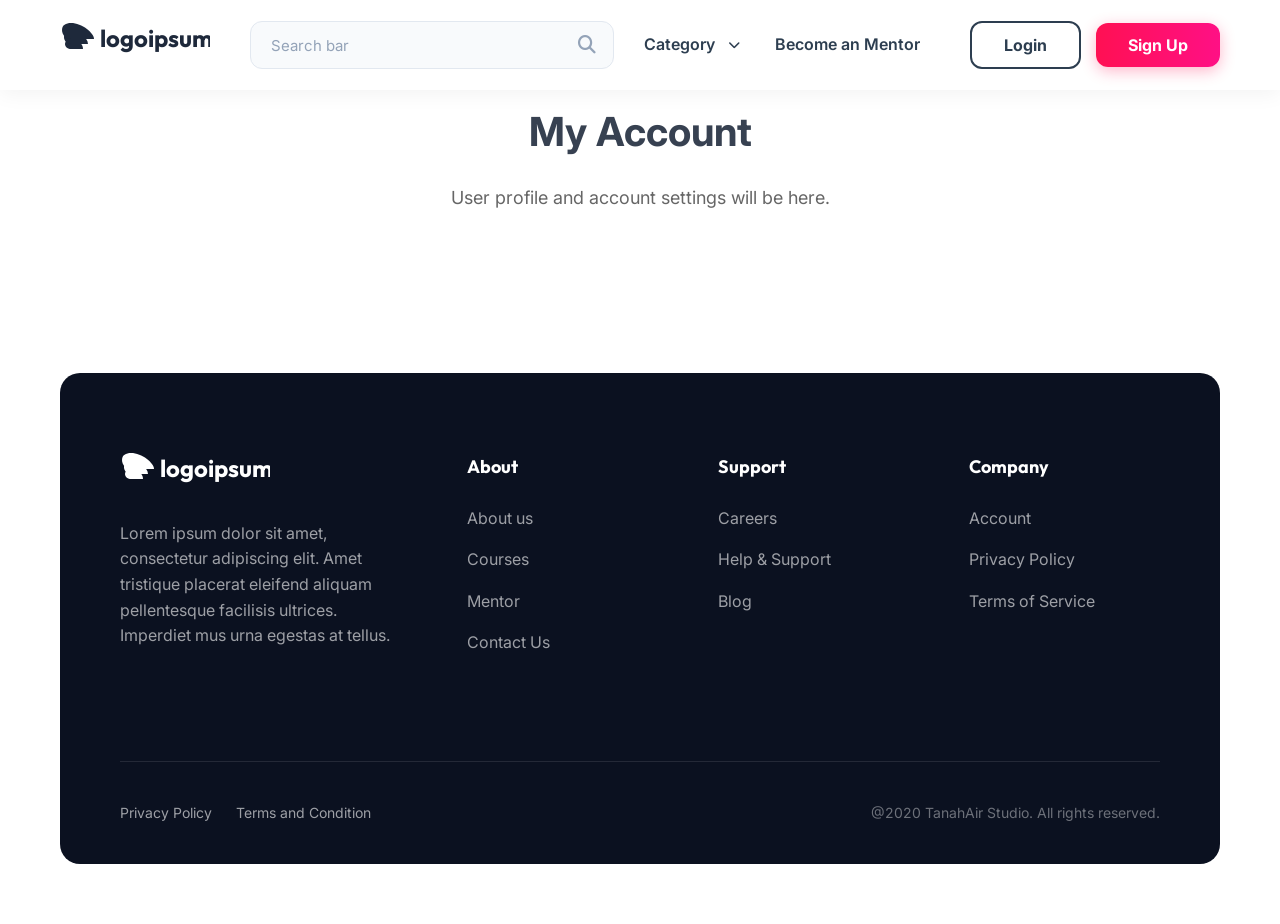
==== pages/account.html @ 67cdc393 "good website" ====
<!DOCTYPE html>
<html lang="en">
<head>
    <meta charset="UTF-8">
    <meta name="viewport" content="width=device-width, initial-scale=1.0">
    <title>Account - Logoispum</title>
    <!-- Font Awesome -->
    <link rel="stylesheet" href="https://cdnjs.cloudflare.com/ajax/libs/font-awesome/6.5.1/css/all.min.css">
    <!-- Google Fonts -->
    <link rel="preconnect" href="https://fonts.googleapis.com">
    <link rel="preconnect" href="https://fonts.gstatic.com" crossorigin>
    <link href="https://fonts.googleapis.com/css2?family=Inter:wght@400;500;600;700&family=Outfit:wght@400;500;600;700&display=swap" rel="stylesheet">
    <!-- Custom CSS -->
    <link rel="stylesheet" href="../css/main.css">
</head>
<body>
    <header class="header" id="header">
        <div class="container header__container">
            <div class="header__logo">
                <a href="../index.html" class="logo">
                   <svg width="150" height="40" viewBox="0 0 150 40" fill="none" xmlns="http://www.w3.org/2000/svg">
                        <path d="M11 26C8 26 5 24 5 21C5 18 8 16 11 16C17 16 23 20 23 26H11Z" fill="#1E293B"/>
                        <path d="M11 21C7 21 4 18 4 14C4 10 7 8 11 8C19 8 28 15 28 21H11Z" fill="#1E293B"/>
                        <path d="M11 16C6 16 2 12 2 7C2 2 6 0 11 0C22 0 34 10 34 16H11Z" fill="#1E293B"/>
                        <text x="40" y="24" font-family="Outfit" font-size="24" font-weight="700" fill="#1E293B">logoipsum</text>
                    </svg>
                </a>
            </div>

            <div class="header__search">
                <div class="search-bar">
                    <input type="text" placeholder="Search bar" class="search-bar__input">
                    <button class="search-bar__btn"><i class="fa-solid fa-magnifying-glass"></i></button>
                </div>
            </div>

            <nav class="header__nav" id="main-nav">
                <ul class="nav-list">
                    <li class="nav-list__item dropdown">
                        <a href="#" class="nav-list__link dropdown-toggle">Category <i class="fa-solid fa-chevron-down"></i></a>
                        <ul class="dropdown-menu">
                            <li><a href="courses.html">Courses</a></li>
                            <li><a href="detail-courses.html">Detail Courses</a></li>
                            <li><a href="blog.html">Blog</a></li>
                            <li><a href="account.html">Account</a></li>
                        </ul>
                    </li>
                    <li class="nav-list__item">
                        <a href="#" class="nav-list__link">Become an Mentor</a>
                    </li>
                </ul>
                <div class="header__mobile-auth">
                    <button class="btn btn--outline btn--full" id="login-btn-mobile">Login</button>
                    <button class="btn btn--primary btn--full" id="signup-btn-mobile">Sign Up</button>
                </div>
            </nav>

            <div class="header__auth">
                <button class="btn btn--outline" id="login-btn">Login</button>
                <button class="btn btn--primary" id="signup-btn">Sign Up</button>
            </div>

            <button class="header__toggle" id="menu-toggle" aria-label="Toggle Menu">
                <span class="hamburger"></span>
            </button>
        </div>
    </header>

    <main>
        <div class="container">
            <section style="padding: 10rem 0; text-align: center;">
                <h1 style="font-size: 4rem; margin-bottom: 2rem;">My Account</h1>
                <p style="font-size: 1.8rem; color: #666;">User profile and account settings will be here.</p>
            </section>
        </div>
    </main>

    <footer class="footer">
        <div class="container">
            <div class="footer__inner">
                <div class="footer__grid">
                    <div class="footer__brand">
                        <a href="../index.html" class="logo">
                           <svg width="150" height="40" viewBox="0 0 150 40" fill="none" xmlns="http://www.w3.org/2000/svg">
                                <path d="M11 26C8 26 5 24 5 21C5 18 8 16 11 16C17 16 23 20 23 26H11Z" fill="#FFFFFF"/>
                                <path d="M11 21C7 21 4 18 4 14C4 10 7 8 11 8C19 8 28 15 28 21H11Z" fill="#FFFFFF"/>
                                <path d="M11 16C6 16 2 12 2 7C2 2 6 0 11 0C22 0 34 10 34 16H11Z" fill="#FFFFFF"/>
                                <text x="40" y="24" font-family="Outfit" font-size="24" font-weight="700" fill="#FFFFFF">logoipsum</text>
                            </svg>
                        </a>
                        <p class="footer__desc">Lorem ipsum dolor sit amet, consectetur adipiscing elit. Amet tristique placerat eleifend aliquam pellentesque facilisis ultrices. Imperdiet mus urna egestas at tellus.</p>
                    </div>

                    <div class="footer__nav">
                        <h4 class="footer__title">About</h4>
                        <ul>
                            <li><a href="#">About us</a></li>
                            <li><a href="courses.html">Courses</a></li>
                            <li><a href="#">Mentor</a></li>
                            <li><a href="#">Contact Us</a></li>
                        </ul>
                    </div>

                    <div class="footer__nav">
                        <h4 class="footer__title">Support</h4>
                        <ul>
                            <li><a href="#">Careers</a></li>
                            <li><a href="#">Help & Support</a></li>
                            <li><a href="blog.html">Blog</a></li>
                        </ul>
                    </div>

                    <div class="footer__nav">
                        <h4 class="footer__title">Company</h4>
                        <ul>
                            <li><a href="account.html">Account</a></li>
                            <li><a href="#">Privacy Policy</a></li>
                            <li><a href="#">Terms of Service</a></li>
                        </ul>
                    </div>
                </div>

                <div class="footer__bottom">
                    <div class="footer__legal">
                        <a href="#">Privacy Policy</a>
                        <a href="#">Terms and Condition</a>
                    </div>
                    <div class="footer__copyright">
                        @2020 TanahAir Studio. All rights reserved.
                    </div>
                </div>
            </div>
        </div>
    </footer>

    <!-- Authentication Modal -->
    <div class="modal-overlay" id="auth-modal">
        <div class="modal">
            <button class="modal__close" id="modal-close"><i class="fa-solid fa-xmark"></i></button>
            <div class="modal__header">
                <button class="modal__tab active" data-tab="login">Login</button>
                <button class="modal__tab" data-tab="signup">Sign Up</button>
            </div>
            <div class="modal__content">
                <!-- Login Form -->
                <form class="modal__form active" id="login-form">
                    <div class="form-group">
                        <label for="login-email">Email Address</label>
                        <input type="email" id="login-email" placeholder="Enter your email" required>
                    </div>
                    <div class="form-group">
                        <label for="login-password">Password</label>
                        <input type="password" id="login-password" placeholder="Enter your password" required>
                    </div>
                    <div class="form-options">
                        <label class="checkbox-container">
                            <input type="checkbox"> Remember me
                            <span class="checkmark"></span>
                        </label>
                        <a href="#" class="forgot-link">Forgot Password?</a>
                    </div>
                    <button type="submit" class="btn btn--primary btn--full">Login to Account</button>
                </form>

                <!-- Sign Up Form -->
                <form class="modal__form" id="signup-form">
                    <div class="form-group">
                        <label for="signup-name">Full Name</label>
                        <input type="text" id="signup-name" placeholder="Enter your name" required>
                    </div>
                    <div class="form-group">
                        <label for="signup-email">Email Address</label>
                        <input type="email" id="signup-email" placeholder="Enter your email" required>
                    </div>
                    <div class="form-group">
                        <label for="signup-password">Password</label>
                        <input type="password" id="signup-password" placeholder="Create a password" required>
                    </div>
                    <button type="submit" class="btn btn--primary btn--full">Create Account</button>
                </form>
            </div>
            <div class="modal__footer">
                <p>Or continue with</p>
                <div class="social-auth">
                    <button class="social-btn"><i class="fa-brands fa-google"></i></button>
                    <button class="social-btn"><i class="fa-brands fa-apple"></i></button>
                    <button class="social-btn"><i class="fa-brands fa-facebook"></i></button>
                </div>
            </div>
        </div>
    </div>

    <!-- Main JS -->
    <script src="../js/main.js"></script>
</body>
</html>
---- css/main.css ----
*,
*::after,
*::before {
  margin: 0;
  padding: 0;
  box-sizing: inherit;
}

html {
  font-size: 62.5%;
  scroll-behavior: smooth;
}
@media only screen and (max-width: 1024px) {
  html {
    font-size: 56.25%;
  }
}
@media only screen and (max-width: 768px) {
  html {
    font-size: 50%;
  }
}

body {
  box-sizing: border-box;
  font-family: "Inter", sans-serif;
  font-weight: 400;
  line-height: 1.6;
  color: #374151;
  background-color: #FFFFFF;
  overflow-x: hidden;
}

a {
  text-decoration: none;
  color: inherit;
}

ul {
  list-style: none;
}

img {
  max-width: 100%;
  display: block;
}

button {
  cursor: pointer;
  border: none;
  background: none;
  font-family: inherit;
}

.container {
  max-width: 120rem;
  margin: 0 auto;
  padding: 0 2rem;
}

.row {
  display: flex;
  flex-wrap: wrap;
  margin: 0 -1.2rem;
}

.col {
  padding: 0 1.2rem;
  flex: 1;
}

.hero {
  position: relative;
  min-height: calc(100vh - 9rem);
  margin-top: 9rem;
  background: radial-gradient(circle at 10% 20%, rgba(255, 16, 83, 0.05) 0%, transparent 40%), radial-gradient(circle at 90% 80%, rgba(59, 130, 246, 0.05) 0%, transparent 40%), #FFFFFF;
  overflow: hidden;
  display: flex;
  justify-content: center;
  align-items: center;
}
.hero__container {
  display: grid;
  grid-template-columns: 1.2fr 1fr;
  align-items: center;
  gap: 8rem;
  z-index: 10;
}
@media only screen and (max-width: 1024px) {
  .hero__container {
    grid-template-columns: 1fr;
    text-align: center;
    gap: 6rem;
  }
}
.hero__content {
  max-width: 65rem;
}
@media only screen and (max-width: 1024px) {
  .hero__content {
    margin: 0 auto;
  }
}
.hero__title {
  font-family: "Outfit", sans-serif;
  font-size: 7.2rem;
  font-weight: 800;
  line-height: 1.1;
  color: #2D3E50;
  margin-bottom: 3rem;
  animation: slideInLeft 1s ease-out;
}
@media only screen and (max-width: 768px) {
  .hero__title {
    font-size: 4.8rem;
  }
}
.hero__title .text-gradient {
  background: linear-gradient(90deg, #FF1053 0%, #FF1085 100%);
  -webkit-background-clip: text;
  background-clip: text;
  -webkit-text-fill-color: transparent;
}
.hero__subtitle {
  font-size: 2rem;
  color: #4B5563;
  margin-bottom: 4.5rem;
  line-height: 1.8;
  animation: slideInLeft 1s ease-out 0.2s backwards;
}
@media only screen and (max-width: 768px) {
  .hero__subtitle {
    font-size: 1.8rem;
  }
}
.hero__actions {
  display: flex;
  gap: 2rem;
  animation: slideInLeft 1s ease-out 0.4s backwards;
}
@media only screen and (max-width: 1024px) {
  .hero__actions {
    justify-content: center;
  }
}
@media only screen and (max-width: 576px) {
  .hero__actions {
    flex-direction: column;
  }
}
.hero__visual {
  position: relative;
  height: 50rem;
  display: flex;
  justify-content: center;
  align-items: center;
}
@media only screen and (max-width: 1024px) {
  .hero__visual {
    height: 35rem;
  }
}
.hero__ornament {
  position: absolute;
  border-radius: 50%;
  filter: blur(80px);
  z-index: 1;
  opacity: 0.5;
}
.hero__ornament--1 {
  width: 40rem;
  height: 40rem;
  background: rgba(255, 16, 83, 0.15);
  top: -10rem;
  right: -10rem;
  animation: pulse-slow 8s infinite alternate;
}
.hero__ornament--2 {
  width: 30rem;
  height: 30rem;
  background: rgba(59, 130, 246, 0.1);
  bottom: -5rem;
  left: -5rem;
  animation: pulse-slow 10s infinite alternate-reverse;
}
.hero__ornament--3 {
  width: 20rem;
  height: 20rem;
  background: rgba(255, 16, 83, 0.1);
  top: 40%;
  left: 10%;
  filter: blur(100px);
}

.glass-card {
  position: absolute;
  background: rgba(255, 255, 255, 0.7);
  backdrop-filter: blur(15px);
  border: 1px solid rgba(255, 255, 255, 0.4);
  border-radius: 2.4rem;
  padding: 2.4rem;
  display: flex;
  align-items: center;
  gap: 2rem;
  box-shadow: 0 20px 40px rgba(0, 0, 0, 0.05);
  z-index: 15;
  transition: transform 0.3s ease;
}
.glass-card:hover {
  transform: translateY(-1rem) scale(1.05) !important;
  background: rgba(255, 255, 255, 0.9);
}
.glass-card__icon {
  width: 5.6rem;
  height: 5.6rem;
  border-radius: 1.6rem;
  background: linear-gradient(90deg, #FF1053 0%, #FF1085 100%);
  color: white;
  display: flex;
  justify-content: center;
  align-items: center;
  font-size: 2.4rem;
}
.glass-card__info h4 {
  font-size: 1.8rem;
  font-weight: 700;
  color: #2D3E50;
  margin-bottom: 0.4rem;
}
.glass-card__info p {
  font-size: 1.4rem;
  color: #6B7280;
}
.glass-card--1 {
  top: 10%;
  left: 10%;
}
.glass-card--2 {
  top: 40%;
  right: 5%;
}
.glass-card--3 {
  bottom: 15%;
  left: 20%;
}
@media only screen and (max-width: 1024px) {
  .glass-card--1 {
    top: 0;
    left: 5%;
  }
  .glass-card--2 {
    top: 30%;
    right: 0;
  }
  .glass-card--3 {
    bottom: 0;
    left: 15%;
  }
}

@keyframes slideInLeft {
  from {
    opacity: 0;
    transform: translateX(-5rem);
  }
  to {
    opacity: 1;
    transform: translateX(0);
  }
}
@keyframes pulse-slow {
  0% {
    transform: scale(1) translate(0, 0);
  }
  100% {
    transform: scale(1.1) translate(2rem, 2rem);
  }
}
.floating {
  animation: floating 4s ease-in-out infinite;
}

.floating-delayed {
  animation: floating 5s ease-in-out infinite 0.5s;
}

@keyframes floating {
  0% {
    transform: translateY(0);
  }
  50% {
    transform: translateY(-2rem);
  }
  100% {
    transform: translateY(0);
  }
}
.header {
  height: 9rem;
  background-color: #FFFFFF;
  position: fixed;
  top: 0;
  left: 0;
  width: 100%;
  z-index: 1000;
  transition: all 0.4s cubic-bezier(0.4, 0, 0.2, 1);
  display: flex;
  align-items: center;
  box-shadow: 0 4px 20px rgba(0, 0, 0, 0.05);
}
.header--transparent:not(.scrolled) {
  background: transparent !important;
  box-shadow: none !important;
  border-bottom: 1px solid rgba(255, 255, 255, 0.15);
}
.header--transparent:not(.scrolled) .nav-list__link {
  color: #fff !important;
}
.header--transparent:not(.scrolled) .nav-list__link:hover {
  color: #FF1053 !important;
}
.header--transparent:not(.scrolled) .header__logo .logo-text {
  color: #fff !important;
}
.header--transparent:not(.scrolled) .btn--outline {
  border-color: rgba(255, 255, 255, 0.4) !important;
  color: #fff !important;
}
.header--transparent:not(.scrolled) .btn--outline:hover {
  background: rgba(255, 255, 255, 0.1) !important;
  border-color: #fff !important;
}
.header--transparent:not(.scrolled) .dropdown-toggle i {
  color: rgba(255, 255, 255, 0.7) !important;
}
.header--transparent:not(.scrolled) .search-bar {
  background: rgba(255, 255, 255, 0.12) !important;
  border: 1px solid rgba(255, 255, 255, 0.2) !important;
  backdrop-filter: blur(0.5rem);
  border-radius: 1.2rem;
  transition: all 0.3s ease;
}
.header--transparent:not(.scrolled) .search-bar:hover {
  background: rgba(255, 255, 255, 0.18) !important;
  border-color: rgba(255, 255, 255, 0.3) !important;
}
.header--transparent:not(.scrolled) .search-bar__input {
  background: transparent !important;
  color: #fff !important;
  border: none !important;
}
.header--transparent:not(.scrolled) .search-bar__input::placeholder {
  color: rgba(255, 255, 255, 0.7) !important;
  font-weight: 500;
}
.header--transparent:not(.scrolled) .search-bar__input:focus {
  box-shadow: none !important;
}
.header--transparent:not(.scrolled) .search-bar__btn {
  color: rgba(255, 255, 255, 0.7) !important;
}
.header--transparent:not(.scrolled) .search-bar__btn:hover {
  color: #fff !important;
}
.header.scrolled {
  background: rgba(255, 255, 255, 0.95);
  backdrop-filter: blur(1rem);
  height: 7rem;
  box-shadow: 0 4px 25px rgba(0, 0, 0, 0.1);
}
.header__container {
  width: 100%;
  max-width: 120rem;
  margin: 0 auto;
  padding: 0 2rem;
  display: flex;
  align-items: center;
  gap: 3rem;
}
.header__logo {
  flex-shrink: 0;
  margin-right: 1rem;
}
.header__search {
  flex-grow: 1;
  max-width: 45rem;
}
@media only screen and (max-width: 768px) {
  .header__search {
    display: none;
  }
}
.header__nav {
  margin-left: auto;
  display: flex;
  align-items: center;
  transition: visibility all 0.3s cubic-bezier(0.4, 0, 0.2, 1), opacity all 0.3s cubic-bezier(0.4, 0, 0.2, 1);
}
@media only screen and (max-width: 768px) {
  .header__nav {
    position: fixed;
    top: 0;
    right: 0;
    width: 100%;
    height: 100vh;
    background-color: #FFFFFF;
    padding: 10rem 4rem;
    flex-direction: column;
    align-items: flex-start;
    z-index: 999;
    visibility: hidden;
    opacity: 0;
    transform: translateX(100%);
    transition: all 0.5s cubic-bezier(0.77, 0, 0.175, 1);
  }
  .header__nav.active {
    visibility: visible;
    opacity: 1;
    transform: translateX(0);
  }
  .header__nav.active .nav-list__item {
    opacity: 1;
    transform: translateY(0);
  }
  .header__nav.active .header__mobile-auth {
    opacity: 1;
    transform: translateY(0);
  }
}
.header__mobile-auth {
  display: none;
  width: 100%;
  margin-top: auto;
  padding-top: 4rem;
  gap: 2rem;
  flex-direction: column;
  opacity: 0;
  transform: translateY(2rem);
  transition: all 0.5s cubic-bezier(0.34, 1.56, 0.64, 1) 0.6s;
}
@media only screen and (max-width: 768px) {
  .header__mobile-auth {
    display: flex;
  }
}
.header__auth {
  display: flex;
  align-items: center;
  gap: 1.5rem;
  margin-left: 2rem;
}
@media only screen and (max-width: 768px) {
  .header__auth {
    display: none;
  }
}
.header__toggle {
  display: none;
  z-index: 1001;
  cursor: pointer;
  padding: 1rem;
  background: transparent;
  border: none;
}
@media only screen and (max-width: 768px) {
  .header__toggle {
    display: flex;
    align-items: center;
    justify-content: center;
    margin-left: auto;
  }
}
.header__toggle .hamburger {
  display: block;
  width: 2.4rem;
  height: 2px;
  background-color: #2D3E50;
  position: relative;
  transition: background-color all 0.2s ease-in-out;
}
.header__toggle .hamburger::before, .header__toggle .hamburger::after {
  content: "";
  position: absolute;
  left: 0;
  width: 100%;
  height: 100%;
  background-color: #2D3E50;
  transition: all all 0.3s cubic-bezier(0.4, 0, 0.2, 1);
}
.header__toggle .hamburger::before {
  top: -8px;
}
.header__toggle .hamburger::after {
  bottom: -8px;
}
.header__toggle.active .hamburger {
  background-color: transparent;
}
.header__toggle.active .hamburger::before {
  top: 0;
  transform: rotate(45deg);
}
.header__toggle.active .hamburger::after {
  bottom: 0;
  transform: rotate(-45deg);
}

.nav-list {
  display: flex;
  align-items: center;
  gap: 3.5rem;
}
@media only screen and (max-width: 768px) {
  .nav-list {
    flex-direction: column;
    align-items: flex-start;
    width: 100%;
    gap: 2rem;
  }
}
@media only screen and (max-width: 768px) {
  .nav-list__item {
    width: 100%;
    opacity: 0;
    transform: translateY(2rem);
    transition: all 0.5s cubic-bezier(0.34, 1.56, 0.64, 1);
  }
  .nav-list__item:nth-child(1) {
    transition-delay: 0.2s;
  }
  .nav-list__item:nth-child(2) {
    transition-delay: 0.3s;
  }
  .nav-list__item:nth-child(3) {
    transition-delay: 0.4s;
  }
  .nav-list__item:nth-child(4) {
    transition-delay: 0.5s;
  }
  .nav-list__item:nth-child(5) {
    transition-delay: 0.6s;
  }
  .nav-list__item:nth-child(6) {
    transition-delay: 0.7s;
  }
  .nav-list__item:nth-child(7) {
    transition-delay: 0.8s;
  }
  .nav-list__item:nth-child(8) {
    transition-delay: 0.9s;
  }
  .nav-list__item:nth-child(9) {
    transition-delay: 1s;
  }
  .nav-list__item:nth-child(10) {
    transition-delay: 1.1s;
  }
}
@media only screen and (max-width: 768px) {
  .nav-list__item.dropdown .dropdown-toggle {
    pointer-events: none;
    margin-bottom: 1.5rem;
  }
  .nav-list__item.dropdown .dropdown-toggle i {
    display: none;
  }
  .nav-list__item.dropdown .dropdown-menu {
    position: static;
    opacity: 1;
    visibility: visible;
    transform: none;
    box-shadow: none;
    padding: 0;
    background: transparent;
    border: none;
    display: block;
    padding-left: 2rem;
    border-left: 2px solid #F3F4F6;
  }
  .nav-list__item.dropdown .dropdown-menu li {
    margin-bottom: 1rem;
  }
  .nav-list__item.dropdown .dropdown-menu li a {
    padding: 0.5rem 0;
    font-size: 1.5rem;
    color: #4B5563;
  }
  .nav-list__item.dropdown .dropdown-menu li a:hover {
    background: transparent;
    color: #FF1053;
    padding-left: 0.5rem;
  }
}
.nav-list__link {
  font-size: 1.6rem;
  font-weight: 600;
  color: #2D3E50;
  transition: all 0.2s ease-in-out;
  display: flex;
  align-items: center;
  gap: 0.8rem;
}
@media only screen and (max-width: 768px) {
  .nav-list__link {
    font-size: 2.4rem;
  }
}
.nav-list__link:hover {
  color: #FF1053;
}

.btn {
  display: inline-flex;
  align-items: center;
  justify-content: center;
  padding: 1.2rem 3.2rem;
  font-size: 1.6rem;
  font-weight: 700;
  border-radius: 1.2rem;
  transition: all 0.3s cubic-bezier(0.4, 0, 0.2, 1);
  cursor: pointer;
}
.btn--primary {
  background: linear-gradient(90deg, #FF1053 0%, #FF1085 100%);
  color: #FFFFFF;
  border: none;
  box-shadow: 0 4px 15px rgba(255, 16, 83, 0.3);
}
.btn--primary:hover {
  transform: translateY(-2px);
  box-shadow: 0 6px 20px rgba(255, 16, 83, 0.4);
  filter: brightness(1.1);
}
.btn--primary:active {
  transform: translateY(0);
}
.btn--outline {
  background-color: transparent;
  color: #2D3E50;
  border: 2px solid #2D3E50;
}
.btn--outline:hover {
  background-color: #2D3E50;
  color: #FFFFFF;
  transform: translateY(-2px);
}
.btn--outline:active {
  transform: translateY(0);
}

.search-bar {
  position: relative;
  width: 100%;
  display: flex;
  align-items: center;
}
.search-bar__input {
  width: 100%;
  height: 4.8rem;
  padding: 0 2rem;
  padding-right: 5rem;
  background-color: #F8FAFC;
  border: 1px solid #E2E8F0;
  border-radius: 1.2rem;
  font-family: inherit;
  font-size: 1.5rem;
  color: #1F2937;
  transition: all 0.2s ease-in-out;
}
.search-bar__input::placeholder {
  color: #94A3B8;
}
.search-bar__input:focus {
  outline: none;
  background-color: #FFFFFF;
  border-color: #CBD5E1;
  box-shadow: 0 4px 12px rgba(0, 0, 0, 0.05);
}
.search-bar__btn {
  position: absolute;
  right: 1.8rem;
  color: #94A3B8;
  font-size: 1.8rem;
  display: flex;
  justify-content: center;
  align-items: center;
  transition: all 0.2s ease-in-out;
  border: none !important;
  background: none !important;
  padding: 0 !important;
  cursor: pointer;
}
.search-bar__btn:hover {
  color: #2D3E50;
}

.dropdown {
  position: relative;
}
.dropdown-menu {
  position: absolute;
  top: 100%;
  left: 0;
  min-width: 18rem;
  background-color: #FFFFFF;
  border: 1px solid #E5E7EB;
  border-radius: 0.8rem;
  box-shadow: 0 10px 15px -3px rgba(0, 0, 0, 0.1), 0 4px 6px -2px rgba(0, 0, 0, 0.05);
  padding: 1rem 0;
  opacity: 0;
  visibility: hidden;
  transform: translateY(1rem);
  transition: all 0.3s cubic-bezier(0.4, 0, 0.2, 1);
  z-index: 1002;
}
.dropdown-menu li a {
  display: block;
  padding: 1rem 2rem;
  font-size: 1.4rem;
  color: #374151;
  transition: all 0.2s ease-in-out;
}
.dropdown-menu li a:hover {
  background-color: #F9FAFB;
  color: #FF1053;
  padding-left: 2.5rem;
}
.dropdown:hover .dropdown-menu {
  opacity: 1;
  visibility: visible;
  transform: translateY(0);
}

.dropdown-toggle i {
  font-size: 1.2rem;
  margin-left: 0.5rem;
  transition: all 0.2s ease-in-out;
}

.dropdown:hover .dropdown-toggle i {
  transform: rotate(180deg);
}

.modal-overlay {
  position: fixed;
  top: 0;
  left: 0;
  width: 100%;
  height: 100%;
  background-color: rgba(0, 0, 0, 0.4);
  backdrop-filter: blur(8px);
  display: flex;
  align-items: center;
  justify-content: center;
  z-index: 2000;
  opacity: 0;
  visibility: hidden;
  transition: all 0.3s cubic-bezier(0.4, 0, 0.2, 1);
}
.modal-overlay.active {
  opacity: 1;
  visibility: visible;
}
.modal-overlay.active .modal {
  transform: scale(1);
  opacity: 1;
}

.modal {
  background: rgba(255, 255, 255, 0.9);
  backdrop-filter: blur(20px);
  border: 1px solid rgba(255, 255, 255, 0.4);
  width: 100%;
  max-width: 45rem;
  padding: 4rem;
  border-radius: 3rem;
  box-shadow: 0 10px 15px -3px rgba(0, 0, 0, 0.1), 0 4px 6px -2px rgba(0, 0, 0, 0.05);
  position: relative;
  transform: scale(0.9);
  opacity: 0;
  transition: all 0.4s cubic-bezier(0.34, 1.56, 0.64, 1);
}
.modal__close {
  position: absolute;
  top: 2rem;
  right: 2rem;
  font-size: 2.4rem;
  color: #6B7280;
  cursor: pointer;
  background: none;
  border: none;
  transition: all 0.2s ease-in-out;
}
.modal__close:hover {
  color: #FF1053;
  transform: rotate(90deg);
}
.modal__header {
  display: flex;
  gap: 3rem;
  border-bottom: 2px solid #F3F4F6;
  margin-bottom: 3rem;
}
.modal__tab {
  background: none;
  border: none;
  font-size: 1.8rem;
  font-weight: 700;
  color: #9CA3AF;
  padding-bottom: 1.5rem;
  cursor: pointer;
  position: relative;
  transition: all 0.2s ease-in-out;
}
.modal__tab::after {
  content: "";
  position: absolute;
  bottom: -2px;
  left: 0;
  width: 0;
  height: 2px;
  background: linear-gradient(90deg, #FF1053 0%, #FF1085 100%);
  transition: all 0.2s ease-in-out;
}
.modal__tab:hover {
  color: #2D3E50;
}
.modal__tab.active {
  color: #2D3E50;
}
.modal__tab.active::after {
  width: 100%;
}
.modal__form {
  display: none;
  flex-direction: column;
  gap: 2.5rem;
}
.modal__form.active {
  display: flex;
  animation: fadeIn 0.4s ease-out;
}
.modal__footer {
  margin-top: 3.5rem;
  text-align: center;
}
.modal__footer p {
  font-size: 1.4rem;
  color: #6B7280;
  margin-bottom: 2rem;
  position: relative;
}
.modal__footer p::before, .modal__footer p::after {
  content: "";
  position: absolute;
  top: 50%;
  width: 30%;
  height: 1px;
  background-color: #E5E7EB;
}
.modal__footer p::before {
  left: 0;
}
.modal__footer p::after {
  right: 0;
}

.form-group {
  display: flex;
  flex-direction: column;
  gap: 1rem;
}
.form-group label {
  font-size: 1.5rem;
  font-weight: 600;
  color: #2D3E50;
}
.form-group input {
  height: 5.2rem;
  padding: 0 2rem;
  border-radius: 1.2rem;
  border: 1px solid #E5E7EB;
  background-color: #F9FAFB;
  font-family: inherit;
  font-size: 1.5rem;
  transition: all 0.2s ease-in-out;
}
.form-group input:focus {
  outline: none;
  border-color: #FF1053;
  background-color: #FFFFFF;
  box-shadow: 0 0 0 4px rgba(255, 16, 83, 0.1);
}

.form-options {
  display: flex;
  justify-content: space-between;
  align-items: center;
  font-size: 1.4rem;
}
.form-options .forgot-link {
  color: #FF1053;
  font-weight: 600;
}
.form-options .forgot-link:hover {
  text-decoration: underline;
}

.btn--full {
  width: 100%;
}

.social-auth {
  display: flex;
  justify-content: center;
  gap: 1.5rem;
}

.social-btn {
  width: 5.6rem;
  height: 5.6rem;
  border-radius: 1.4rem;
  border: 1px solid #E5E7EB;
  background-color: #FFFFFF;
  font-size: 2.2rem;
  color: #374151;
  cursor: pointer;
  transition: all 0.2s ease-in-out;
  display: flex;
  justify-content: center;
  align-items: center;
}
.social-btn:hover {
  background-color: #F9FAFB;
  border-color: #D1D5DB;
  transform: translateY(-2px);
}

@keyframes fadeIn {
  from {
    opacity: 0;
    transform: translateY(1rem);
  }
  to {
    opacity: 1;
    transform: translateY(0);
  }
}
.feature-search {
  padding: 18rem 0 10rem 0;
}
@media only screen and (max-width: 768px) {
  .feature-search {
    padding: 10rem 0 5rem 0;
  }
}
.feature-search__inner {
  background: #0F172A;
  border-radius: 4rem;
  padding: 8rem;
  display: grid;
  grid-template-columns: 1.2fr 1fr;
  gap: 6rem;
  align-items: center;
  overflow: hidden;
  position: relative;
  box-shadow: 0 30px 60px rgba(0, 0, 0, 0.2);
}
@media only screen and (max-width: 768px) {
  .feature-search__inner {
    grid-template-columns: 1fr;
    padding: 5rem 3rem;
    text-align: center;
    border-radius: 3rem;
  }
}
.feature-search__inner::before {
  content: "";
  position: absolute;
  top: -20%;
  right: -10%;
  width: 50rem;
  height: 50rem;
  background: radial-gradient(circle, rgba(255, 16, 83, 0.1) 0%, transparent 70%);
  z-index: 1;
}
.feature-search__content {
  position: relative;
  z-index: 5;
}
.feature-search__title {
  font-family: "Outfit", sans-serif;
  font-size: 5.6rem;
  font-weight: 800;
  color: #FFFFFF;
  line-height: 1.1;
  margin-bottom: 2.5rem;
}
@media only screen and (max-width: 768px) {
  .feature-search__title {
    font-size: 3.6rem;
  }
}
.feature-search__text {
  font-size: 1.8rem;
  color: #9CA3AF;
  margin-bottom: 4rem;
  max-width: 55rem;
}
@media only screen and (max-width: 768px) {
  .feature-search__text {
    margin: 0 auto 4rem auto;
  }
}
.feature-search__badges {
  display: flex;
  gap: 3rem;
  margin-top: 5rem;
}
@media only screen and (max-width: 768px) {
  .feature-search__badges {
    flex-direction: column;
    gap: 2rem;
    align-items: center;
  }
}
.feature-search__badges .badge-item {
  display: flex;
  align-items: center;
  gap: 1.2rem;
  color: #FFFFFF;
}
.feature-search__badges .badge-item .badge-icon {
  font-size: 2rem;
  color: #2D3E50;
}
.feature-search__badges .badge-item .badge-text {
  font-size: 1.6rem;
  font-weight: 600;
}
.feature-search__visual {
  position: relative;
  z-index: 5;
  display: flex;
  justify-content: center;
  align-items: center;
}
.feature-search__visual .visual-wrapper {
  position: relative;
  width: 100%;
  max-width: 45rem;
}
.feature-search__visual .visual-img {
  width: 100%;
  height: 50rem;
  object-fit: cover;
  border-radius: 2rem;
  box-shadow: 0 10px 15px -3px rgba(0, 0, 0, 0.1), 0 4px 6px -2px rgba(0, 0, 0, 0.05);
}
@media only screen and (max-width: 768px) {
  .feature-search__visual .visual-img {
    height: 35rem;
  }
}
.feature-search__visual .floating-icon {
  position: absolute;
  width: 6rem;
  height: 6rem;
  background: #FFFFFF;
  border-radius: 1.5rem;
  display: flex;
  justify-content: center;
  align-items: center;
  font-size: 2.4rem;
  box-shadow: 0 4px 6px -1px rgba(0, 0, 0, 0.1), 0 2px 4px -1px rgba(0, 0, 0, 0.06);
  transition: all 0.3s ease;
  z-index: 10;
}
.feature-search__visual .floating-icon--1 {
  top: 10%;
  left: -10%;
  background: #7C3AED;
  color: white;
  animation: floating 4s ease-in-out infinite;
}
.feature-search__visual .floating-icon--2 {
  bottom: 20%;
  left: -5%;
  background: #2D3E50;
  color: white;
  animation: floating 5s ease-in-out infinite 0.5s;
}
.feature-search__visual .floating-icon--3 {
  top: 40%;
  right: -10%;
  background: #FF1053;
  color: white;
  animation: floating 6s ease-in-out infinite 1s;
}
@media only screen and (max-width: 768px) {
  .feature-search__visual .floating-icon {
    width: 5rem;
    height: 5rem;
    font-size: 2rem;
  }
}
.feature-search__visual .review-card {
  position: absolute;
  bottom: 5%;
  right: -5%;
  background: #FFFFFF;
  padding: 2.5rem;
  border-radius: 2rem;
  box-shadow: 0 10px 15px -3px rgba(0, 0, 0, 0.1), 0 4px 6px -2px rgba(0, 0, 0, 0.05);
  text-align: center;
  z-index: 11;
}
@media only screen and (max-width: 768px) {
  .feature-search__visual .review-card {
    right: 0;
    padding: 1.5rem;
  }
}
.feature-search__visual .review-card h3 {
  font-size: 3.2rem;
  font-weight: 800;
  color: #111827;
  line-height: 1;
}
.feature-search__visual .review-card p {
  font-size: 1.4rem;
  color: #6B7280;
  margin-bottom: 1rem;
}
.feature-search__visual .review-card .stars {
  color: #FBBF24;
  font-size: 1.4rem;
  display: flex;
  gap: 0.3rem;
}

.premium-search {
  background: #FFFFFF;
  padding: 1rem;
  padding-left: 2.5rem;
  border-radius: 2.5rem;
  display: flex;
  align-items: center;
  gap: 1.5rem;
  box-shadow: 0 10px 25px rgba(0, 0, 0, 0.1);
  max-width: 100%;
}
@media only screen and (max-width: 768px) {
  .premium-search {
    flex-direction: column;
    padding: 2rem;
    border-radius: 2rem;
  }
}
.premium-search .search-icon {
  font-size: 2rem;
  color: #9CA3AF;
}
@media only screen and (max-width: 768px) {
  .premium-search .search-icon {
    display: none;
  }
}
.premium-search__input {
  flex-grow: 1;
  border: none;
  outline: none;
  font-size: 1.8rem;
  font-family: inherit;
  color: #1F2937;
  width: 100%;
}
.premium-search__input::placeholder {
  color: #9CA3AF;
}
.premium-search__btn {
  padding: 1.8rem 4rem;
  font-size: 1.8rem;
}
@media only screen and (max-width: 768px) {
  .premium-search__btn {
    width: 100%;
  }
}

.reveal {
  opacity: 0;
  transform: translateY(5rem);
  transition: all 1s cubic-bezier(0.2, 1, 0.3, 1);
}
.reveal.active {
  opacity: 1;
  transform: translateY(0);
}

.categories {
  padding: 10rem 0;
  background-color: #F9FAFB;
}
@media only screen and (max-width: 768px) {
  .categories {
    padding: 7rem 0;
  }
}
.categories__grid {
  display: grid;
  grid-template-columns: repeat(auto-fill, minmax(30rem, 1fr));
  gap: 3rem;
}
@media only screen and (max-width: 576px) {
  .categories__grid {
    grid-template-columns: 1fr;
  }
}

.category-card {
  background: #FFFFFF;
  padding: 4rem;
  border-radius: 2.4rem;
  border: 1px solid #F3F4F6;
  transition: all 0.4s cubic-bezier(0.34, 1.56, 0.64, 1);
  display: flex;
  flex-direction: column;
  align-items: center;
  text-align: center;
  cursor: pointer;
}
.category-card:hover {
  transform: translateY(-1rem);
  box-shadow: 0 20px 40px rgba(0, 0, 0, 0.08);
  border-color: transparent;
}
.category-card:hover .category-card__link {
  color: #FF1053;
  gap: 1.2rem;
}
.category-card__icon {
  width: 8rem;
  height: 8rem;
  border-radius: 2rem;
  display: flex;
  justify-content: center;
  align-items: center;
  font-size: 3.2rem;
  margin-bottom: 2.5rem;
  transition: transform 0.3s ease;
}
.category-card__icon--purple {
  background: rgba(124, 58, 237, 0.1);
  color: #7C3AED;
}
.category-card__icon--blue {
  background: rgba(59, 130, 246, 0.1);
  color: #3B82F6;
}
.category-card__icon--green {
  background: rgba(16, 185, 129, 0.1);
  color: #10B981;
}
.category-card__icon--pink {
  background: rgba(236, 72, 153, 0.1);
  color: #EC4899;
}
.category-card__icon--orange {
  background: rgba(249, 115, 22, 0.1);
  color: #F97316;
}
.category-card__icon--red {
  background: rgba(239, 68, 68, 0.1);
  color: #EF4444;
}
.category-card__title {
  font-size: 2.2rem;
  font-weight: 700;
  color: #111827;
  margin-bottom: 1rem;
}
.category-card__count {
  font-size: 1.6rem;
  color: #6B7280;
  margin-bottom: 2.5rem;
}
.category-card__link {
  font-size: 1.6rem;
  font-weight: 600;
  color: #111827;
  display: flex;
  align-items: center;
  gap: 0.8rem;
  transition: all 0.2s ease;
}

.footer {
  padding: 6rem 0;
  background-color: #FFFFFF;
}
.footer__inner {
  background-color: #0B1120;
  border-radius: 2rem;
  padding: 8rem 6rem 4rem 6rem;
  color: #FFFFFF;
  position: relative;
  overflow: hidden;
}
@media (max-width: 768px) {
  .footer__inner {
    padding: 6rem 4rem 3rem 4rem;
  }
}
@media (max-width: 576px) {
  .footer__inner {
    padding: 4rem 2.4rem 2.4rem 2.4rem;
    text-align: left;
  }
}
.footer__grid {
  display: grid;
  grid-template-columns: 1.5fr 1fr 1fr 1fr;
  gap: 6rem;
  margin-bottom: 8rem;
}
@media (max-width: 768px) {
  .footer__grid {
    grid-template-columns: repeat(2, 1fr);
    gap: 4rem;
  }
}
@media (max-width: 576px) {
  .footer__grid {
    grid-template-columns: repeat(2, 1fr);
    gap: 4rem 2rem;
    margin-bottom: 4rem;
  }
}
.footer__brand {
  grid-column: 1/-1;
  margin-bottom: 2rem;
}
@media (min-width: 768px) {
  .footer__brand {
    grid-column: 1/2;
    margin-bottom: 0;
  }
}
.footer__brand .logo {
  margin-bottom: 2.4rem;
  display: inline-block;
}
.footer__desc {
  color: rgba(255, 255, 255, 0.6);
  font-size: 1.6rem;
  line-height: 1.6;
  margin-bottom: 3.2rem;
  max-width: 32rem;
}
@media (max-width: 576px) {
  .footer__desc {
    margin-bottom: 2.4rem;
  }
}
.footer__title {
  font-family: "Outfit", sans-serif;
  font-size: 1.8rem;
  font-weight: 700;
  margin-bottom: 2.4rem;
  color: #FFFFFF;
}
@media (max-width: 576px) {
  .footer__title {
    font-size: 1.6rem;
    margin-bottom: 1.6rem;
  }
}
.footer__nav ul {
  display: flex;
  flex-direction: column;
  gap: 1.6rem;
}
.footer__nav ul li a {
  color: rgba(255, 255, 255, 0.6);
  font-size: 1.6rem;
  transition: all 0.2s ease-in-out;
}
.footer__nav ul li a:hover {
  color: #FFFFFF;
  transform: translateX(5px);
  display: inline-block;
}
@media (max-width: 576px) {
  .footer__nav ul li a {
    font-size: 1.4rem;
  }
  .footer__nav ul li a:hover {
    transform: translateX(3px);
  }
}
.footer__bottom {
  padding-top: 4rem;
  border-top: 1px solid rgba(255, 255, 255, 0.1);
  display: flex;
  justify-content: space-between;
  align-items: center;
  flex-wrap: wrap;
  gap: 2rem;
}
@media (max-width: 576px) {
  .footer__bottom {
    flex-direction: column-reverse;
    align-items: flex-start;
    gap: 1.6rem;
    padding-top: 2.4rem;
  }
}
.footer__legal {
  display: flex;
  gap: 2.4rem;
}
@media (max-width: 576px) {
  .footer__legal {
    gap: 1.6rem;
    width: 100%;
    justify-content: space-between;
  }
}
.footer__legal a {
  color: rgba(255, 255, 255, 0.6);
  font-size: 1.4rem;
  transition: all 0.2s ease-in-out;
}
.footer__legal a:hover {
  color: #FFFFFF;
}
.footer__copyright {
  color: rgba(255, 255, 255, 0.4);
  font-size: 1.4rem;
}
@media (max-width: 576px) {
  .footer__copyright {
    font-size: 1.2rem;
  }
}

.courses {
  padding: 10rem 0;
  background-color: #FFFFFF;
}
.courses__header {
  text-align: center;
  margin-bottom: 6rem;
}
.courses__title {
  font-family: "Outfit", sans-serif;
  font-size: 4.8rem;
  font-weight: 700;
  color: #2D3E50;
  margin-bottom: 4rem;
}
.courses__filters {
  display: flex;
  justify-content: center;
  gap: 1.5rem;
  flex-wrap: wrap;
  margin-bottom: 6rem;
}
.courses__filter-btn {
  padding: 1.2rem 3rem;
  border-radius: 0.8rem;
  background: transparent;
  border: none;
  font-family: "Inter", sans-serif;
  font-size: 1.6rem;
  font-weight: 600;
  color: #9CA3AF;
  cursor: pointer;
  transition: all 0.3s cubic-bezier(0.4, 0, 0.2, 1);
}
.courses__filter-btn:hover {
  color: #FF1053;
}
.courses__filter-btn.active {
  background: #FF1053;
  color: #FFFFFF;
  box-shadow: 0 10px 20px rgba(255, 10, 83, 0.2);
}
.courses__grid {
  display: grid;
  grid-template-columns: repeat(4, 1fr);
  gap: 3rem;
  margin-bottom: 6rem;
}
@media (max-width: 1024px) {
  .courses__grid {
    grid-template-columns: repeat(3, 1fr);
  }
}
@media (max-width: 768px) {
  .courses__grid {
    grid-template-columns: repeat(2, 1fr);
  }
}
@media (max-width: 576px) {
  .courses__grid {
    display: flex;
    overflow-x: auto;
    scroll-snap-type: x mandatory;
    gap: 1.6rem;
    padding: 1rem 0 3rem;
    margin: 0 -2rem;
    padding: 0 2rem 3rem;
  }
  .courses__grid::-webkit-scrollbar {
    display: none;
  }
  .courses__grid {
    -ms-overflow-style: none;
    scrollbar-width: none;
  }
}
.courses__footer {
  text-align: center;
}
.courses .btn--more {
  display: inline-block;
  padding: 1.8rem 4.5rem;
  font-size: 1.8rem;
  font-weight: 700;
  background: #FF1053;
  color: #FFFFFF;
  border-radius: 0.8rem;
  border: none;
  cursor: pointer;
  transition: all 0.3s cubic-bezier(0.4, 0, 0.2, 1);
}
.courses .btn--more:hover {
  transform: translateY(-3px);
  box-shadow: 0 10px 20px rgba(255, 10, 83, 0.3);
  background: rgb(245.5, 0, 68.8221757322);
}

.course-card {
  background: #FFFFFF;
  border-radius: 1.6rem;
  overflow: hidden;
  transition: all 0.3s cubic-bezier(0.4, 0, 0.2, 1);
  position: relative;
  border: 1px solid transparent;
  display: flex;
  flex-direction: column;
  height: 100%;
  box-shadow: 0 10px 30px rgba(0, 0, 0, 0.03);
}
.course-card:hover {
  transform: translateY(-1rem);
  box-shadow: 0 20px 40px rgba(0, 0, 0, 0.1);
  border-color: rgba(255, 16, 83, 0.1);
}
.course-card:hover .course-card__img {
  transform: scale(1.1);
}
@media (max-width: 576px) {
  .course-card {
    flex: 0 0 28rem;
    scroll-snap-align: center;
  }
  .course-card:hover {
    transform: none;
  }
}
.course-card.hidden {
  display: none;
  opacity: 0;
  transform: scale(0.9);
}
.course-card.fade-in {
  animation: fadeIn 0.5s ease forwards;
}
.course-card__image-box {
  position: relative;
  aspect-ratio: 262/208;
  margin: 1rem;
}
.course-card__img-container {
  width: 100%;
  height: 100%;
  overflow: hidden;
  border-radius: 1.2rem;
}
.course-card__img {
  width: 100%;
  height: 100%;
  object-fit: cover;
  transition: transform 0.5s ease;
}
.course-card__badge {
  position: absolute;
  bottom: 0;
  left: 50%;
  transform: translate(-50%, 50%);
  background: #738FFF;
  color: #FFFFFF;
  padding: 0.8rem 2.4rem;
  border-radius: 0.8rem;
  font-size: 1.3rem;
  font-weight: 600;
  white-space: nowrap;
  z-index: 1112;
  box-shadow: 0 4px 10px rgba(115, 143, 255, 0.3);
}
.course-card__content {
  padding: 4.5rem 2.4rem 2.4rem;
  display: flex;
  flex-direction: column;
  flex-grow: 1;
}
@media (max-width: 576px) {
  .course-card__content {
    padding: 3.5rem 1.5rem 1.5rem;
  }
}
.course-card__title {
  font-size: 1.8rem;
  font-weight: 700;
  line-height: 1.4;
  color: #2D3E50;
  margin-bottom: 1.2rem;
  display: -webkit-box;
  -webkit-line-clamp: 2;
  line-clamp: 2;
  -webkit-box-orient: vertical;
  overflow: hidden;
  height: 5rem;
}
@media (max-width: 576px) {
  .course-card__title {
    font-size: 1.4rem;
    height: 4rem;
  }
}
.course-card__author {
  font-size: 1.4rem;
  font-weight: 600;
  color: #FF1053;
  margin-bottom: 1.2rem;
}
.course-card__rating {
  display: flex;
  align-items: center;
  gap: 0.5rem;
  margin-bottom: 1.6rem;
}
.course-card__rating .stars {
  color: #FFB800;
  font-size: 1.4rem;
  display: flex;
  gap: 2px;
}
.course-card__rating .count {
  color: #9CA3AF;
  font-size: 1.4rem;
}
.course-card__price-row {
  margin-top: auto;
  display: flex;
  align-items: baseline;
  gap: 1.5rem;
}
.course-card__old-price {
  font-size: 1.6rem;
  color: #D1D5DB;
  text-decoration: line-through;
}
.course-card__new-price {
  font-size: 2.4rem;
  font-weight: 700;
  color: #2D3E50;
}
@media (max-width: 576px) {
  .course-card__new-price {
    font-size: 1.8rem;
  }
}

@keyframes fadeIn {
  from {
    opacity: 0;
    transform: translateY(2rem);
  }
  to {
    opacity: 1;
    transform: translateY(0);
  }
}
@keyframes fadeIn {
  from {
    opacity: 0;
    transform: scale(0.9);
  }
  to {
    opacity: 1;
    transform: scale(1);
  }
}
.top-categories {
  padding: 10rem 0;
  background-color: #FFFFFF;
}
.top-categories__header {
  margin-bottom: 6rem;
}
.top-categories__title {
  font-family: "Outfit", sans-serif;
  font-size: 4.8rem;
  font-weight: 700;
  color: #2D3E50;
}
.top-categories__grid {
  display: grid;
  grid-template-columns: repeat(4, 1fr);
  gap: 2.4rem;
}
@media (max-width: 1024px) {
  .top-categories__grid {
    grid-template-columns: repeat(3, 1fr);
  }
}
@media (max-width: 768px) {
  .top-categories__grid {
    grid-template-columns: repeat(2, 1fr);
  }
}
@media (max-width: 576px) {
  .top-categories__grid {
    grid-template-columns: repeat(2, 1fr);
    gap: 1.6rem;
  }
}

.category-box {
  position: relative;
  aspect-ratio: 4/5;
  border-radius: 1.6rem;
  overflow: hidden;
  cursor: pointer;
  background-color: #6B7280;
}
@media (max-width: 576px) {
  .category-box {
    aspect-ratio: 1/1;
    border-radius: 1.2rem;
  }
}
.category-box::after {
  content: "";
  position: absolute;
  inset: 0;
  background: linear-gradient(to top, rgba(0, 0, 0, 0.7) 0%, rgba(0, 0, 0, 0) 50%);
  z-index: 1;
  transition: all 0.3s cubic-bezier(0.4, 0, 0.2, 1);
}
.category-box:hover .category-box__img {
  transform: scale(1.1);
}
.category-box:hover::after {
  background: linear-gradient(to top, rgba(0, 0, 0, 0.8) 0%, rgba(0, 0, 0, 0.2) 100%);
}
.category-box__img {
  width: 100%;
  height: 100%;
  object-fit: cover;
  transition: transform 0.6s cubic-bezier(0.4, 0, 0.2, 1);
}
.category-box__content {
  position: absolute;
  bottom: 2.4rem;
  left: 2.4rem;
  right: 2.4rem;
  z-index: 2;
}
.category-box__name {
  font-family: "Outfit", sans-serif;
  font-size: 2.4rem;
  font-weight: 700;
  color: #FFFFFF;
  margin: 0;
}
@media (max-width: 576px) {
  .category-box__name {
    font-size: 1.8rem;
  }
}

.mentor {
  padding: 10rem 0;
  background-color: #FFFFFF;
  overflow: hidden;
}
.mentor__grid {
  display: grid;
  grid-template-columns: 1fr 1fr;
  align-items: center;
  gap: 8rem;
}
@media (max-width: 768px) {
  .mentor__grid {
    grid-template-columns: 1fr;
    gap: 4rem;
  }
}
.mentor__image-box {
  position: relative;
  border-radius: 2rem;
  overflow: hidden;
  box-shadow: 0 10px 15px -3px rgba(0, 0, 0, 0.1), 0 4px 6px -2px rgba(0, 0, 0, 0.05);
}
.mentor__image-box img {
  width: 100%;
  height: 100%;
  object-fit: cover;
  transition: transform 0.5s ease;
}
.mentor__image-box:hover img {
  transform: scale(1.05);
}
@media (max-width: 768px) {
  .mentor__content {
    text-align: center;
  }
}
.mentor__title {
  font-family: "Outfit", sans-serif;
  font-size: 4.8rem;
  font-weight: 800;
  color: #2D3E50;
  margin-bottom: 2.4rem;
  line-height: 1.1;
}
@media (max-width: 576px) {
  .mentor__title {
    font-size: 3.6rem;
  }
}
.mentor__desc {
  font-size: 1.8rem;
  color: #6B7280;
  margin-bottom: 3.2rem;
  line-height: 1.8;
}
.mentor__desc p {
  margin-bottom: 2rem;
}
.mentor__desc p:last-child {
  margin-bottom: 0;
}

.reveal-left {
  opacity: 0;
  transform: translateX(-100px);
  transition: all 1s cubic-bezier(0.5, 0, 0, 1);
}
.reveal-left.active {
  opacity: 1;
  transform: translateX(0);
}

.reveal-right {
  opacity: 0;
  transform: translateX(100px);
  transition: all 1s cubic-bezier(0.5, 0, 0, 1);
}
.reveal-right.active {
  opacity: 1;
  transform: translateX(0);
}

.stats {
  padding: 8rem 0;
  background-color: #FFFFFF;
  position: relative;
}
.stats__grid {
  display: grid;
  grid-template-columns: repeat(4, 1fr);
  gap: 4rem;
}
@media (max-width: 768px) {
  .stats__grid {
    grid-template-columns: repeat(2, 1fr);
    gap: 4rem 2rem;
  }
}
@media (max-width: 576px) {
  .stats__grid {
    grid-template-columns: 1fr;
    text-align: center;
  }
}

.stat-card {
  display: flex;
  flex-direction: column;
  align-items: center;
  transition: all 0.3s cubic-bezier(0.4, 0, 0.2, 1);
}
.stat-card:hover {
  transform: translateY(-5px);
}
.stat-card:hover .stat-card__icon {
  transform: scale(1.1);
  background-color: rgba(255, 16, 83, 0.1);
}
.stat-card__icon {
  width: 7rem;
  height: 7rem;
  background-color: rgba(255, 16, 83, 0.05);
  border-radius: 2rem;
  display: flex;
  align-items: center;
  justify-content: center;
  margin-bottom: 2.4rem;
  transition: all 0.3s cubic-bezier(0.4, 0, 0.2, 1);
}
.stat-card__icon i {
  font-size: 3rem;
  color: #FF1053;
}
.stat-card__number {
  font-family: "Outfit", sans-serif;
  font-size: 4rem;
  font-weight: 800;
  color: #2D3E50;
  margin-bottom: 0.8rem;
  line-height: 1;
}
.stat-card__label {
  font-size: 1.8rem;
  font-weight: 600;
  color: #6B7280;
  margin: 0;
}

.stats__bg-element {
  position: absolute;
  bottom: 0;
  right: 0;
  z-index: -1;
  opacity: 0.1;
}
.stats__bg-element img {
  max-width: 20rem;
}

.testimonials {
  padding: 10rem 0;
  background-color: #F9FAFB;
  overflow: hidden;
  position: relative;
}
.testimonials__container {
  position: relative;
  max-width: 100rem;
  margin: 0 auto;
}
.testimonials__slider {
  position: relative;
  height: 45rem;
}
@media (max-width: 768px) {
  .testimonials__slider {
    height: auto;
    min-height: 50rem;
  }
}
.testimonials__slide {
  position: absolute;
  top: 0;
  left: 0;
  width: 100%;
  height: 100%;
  display: grid;
  grid-template-columns: 1fr 1.5fr;
  align-items: center;
  gap: 6rem;
  opacity: 0;
  visibility: hidden;
  transition: all 0.6s cubic-bezier(0.4, 0, 0.2, 1);
  transform: translateX(50px);
}
.testimonials__slide.active {
  opacity: 1;
  visibility: visible;
  transform: translateX(0);
}
@media (max-width: 768px) {
  .testimonials__slide {
    grid-template-columns: 1fr;
    text-align: center;
    gap: 3rem;
    position: relative;
    display: none;
  }
  .testimonials__slide.active {
    display: flex;
    flex-direction: column;
  }
}
.testimonials__image-box {
  position: relative;
  border-radius: 2rem;
  overflow: hidden;
  aspect-ratio: 1/1;
  box-shadow: 0 10px 15px -3px rgba(0, 0, 0, 0.1), 0 4px 6px -2px rgba(0, 0, 0, 0.05);
}
.testimonials__image-box img {
  width: 100%;
  height: 100%;
  object-fit: cover;
}
.testimonials__image-box::after {
  content: "";
  position: absolute;
  bottom: -2rem;
  left: -2rem;
  width: 12rem;
  height: 12rem;
  background-image: radial-gradient(circle, #D1D5DB 2px, transparent 2px);
  background-size: 1.5rem 1.5rem;
  z-index: -1;
  opacity: 0.5;
}
@media (max-width: 768px) {
  .testimonials__content {
    padding: 0 2rem;
  }
}
.testimonials__quote {
  font-family: "Outfit", sans-serif;
  font-size: 2.8rem;
  font-weight: 600;
  color: #2D3E50;
  line-height: 1.4;
  margin-bottom: 3.2rem;
  position: relative;
}
@media (max-width: 576px) {
  .testimonials__quote {
    font-size: 2.2rem;
  }
}
.testimonials__author {
  margin-top: auto;
}
.testimonials__name {
  font-size: 2rem;
  font-weight: 700;
  color: #2D3E50;
  display: block;
}
.testimonials__role {
  font-size: 1.6rem;
  color: #6B7280;
  display: block;
}
.testimonials__nav {
  display: flex;
  gap: 2rem;
  margin-top: 4rem;
}
@media (max-width: 768px) {
  .testimonials__nav {
    justify-content: center;
  }
}
.testimonials__btn {
  width: 5rem;
  height: 5rem;
  border-radius: 50%;
  background-color: #FFFFFF;
  border: 1px solid #E5E7EB;
  display: flex;
  align-items: center;
  justify-content: center;
  font-size: 1.8rem;
  color: #2D3E50;
  transition: all 0.2s ease-in-out;
  box-shadow: 0 1px 2px 0 rgba(0, 0, 0, 0.05);
}
.testimonials__btn:hover {
  background-color: #FF1053;
  color: #FFFFFF;
  border-color: #FF1053;
  transform: scale(1.1);
}

.testimonials__dots {
  position: absolute;
  bottom: 5rem;
  left: 10%;
  z-index: -1;
  opacity: 0.2;
}

.brands {
  padding: 10rem 0;
  background-color: #FFFFFF;
  overflow: hidden;
  position: relative;
}
.brands__header {
  text-align: center;
  margin-bottom: 6rem;
}
.brands__title {
  font-family: "Outfit", sans-serif;
  font-size: 4rem;
  font-weight: 800;
  color: #2D3E50;
}
@media (max-width: 576px) {
  .brands__title {
    font-size: 3rem;
  }
}
.brands__marquee-container {
  display: flex;
  flex-direction: column;
  gap: 3rem;
}
.brands__marquee {
  display: flex;
  overflow: hidden;
  user-select: none;
  gap: 3rem;
  mask-image: linear-gradient(to right, transparent, black 15%, black 85%, transparent);
}
.brands__marquee:hover .brands__track {
  animation-play-state: paused;
}
.brands__marquee--reverse .brands__track {
  animation-direction: reverse;
}
.brands__track {
  flex-shrink: 0;
  display: flex;
  align-items: center;
  gap: 3rem;
  min-width: 100%;
  animation: scroll-brands 40s linear infinite;
}
.brands__card {
  background: #FFFFFF;
  border: 1px solid #F3F4F6;
  padding: 2.4rem 4rem;
  border-radius: 1.6rem;
  box-shadow: 0 1px 2px 0 rgba(0, 0, 0, 0.05);
  display: flex;
  align-items: center;
  justify-content: center;
  transition: all 0.3s cubic-bezier(0.4, 0, 0.2, 1);
  min-width: 22rem;
  height: 10rem;
}
.brands__card:hover {
  transform: translateY(-5px) scale(1.02);
  box-shadow: 0 10px 15px -3px rgba(0, 0, 0, 0.1), 0 4px 6px -2px rgba(0, 0, 0, 0.05);
  border-color: rgba(255, 16, 83, 0.2);
}
.brands__card:hover .brands__logo {
  filter: grayscale(0);
  opacity: 1;
}
@media (max-width: 576px) {
  .brands__card {
    min-width: 160px;
    padding: 1.6rem 3rem;
    height: 8rem;
  }
}
.brands__logo {
  height: 3.5rem;
  width: auto;
  opacity: 0.4;
  filter: grayscale(1);
  transition: all 0.3s cubic-bezier(0.4, 0, 0.2, 1);
  object-fit: contain;
}
@media (max-width: 576px) {
  .brands__logo {
    height: 2.5rem;
  }
}

@keyframes scroll-brands {
  from {
    transform: translateX(0);
  }
  to {
    transform: translateX(calc(-100% - 3rem));
  }
}
.blog {
  padding: 10rem 0;
  background-color: #F9FAFB;
}
.blog__header {
  margin-bottom: 6rem;
}
.blog__title {
  font-family: "Outfit", sans-serif;
  font-size: 4.8rem;
  font-weight: 800;
  color: #2D3E50;
}
.blog__grid {
  display: grid;
  grid-template-columns: repeat(3, 1fr);
  gap: 4rem;
}
@media (max-width: 768px) {
  .blog__grid {
    grid-template-columns: repeat(2, 1fr);
  }
}
@media (max-width: 576px) {
  .blog__grid {
    grid-template-columns: 1fr;
  }
}
.blog__card {
  background-color: #FFFFFF;
  border-radius: 2rem;
  overflow: hidden;
  transition: all 0.3s cubic-bezier(0.4, 0, 0.2, 1);
  box-shadow: 0 1px 2px 0 rgba(0, 0, 0, 0.05);
}
.blog__card:hover {
  transform: translateY(-1rem);
  box-shadow: 0 10px 15px -3px rgba(0, 0, 0, 0.1), 0 4px 6px -2px rgba(0, 0, 0, 0.05);
}
.blog__card:hover .blog__img {
  transform: scale(1.1);
}
.blog__img-box {
  height: 25rem;
  overflow: hidden;
  position: relative;
}
.blog__img {
  width: 100%;
  height: 100%;
  object-fit: cover;
  transition: all 0.3s cubic-bezier(0.4, 0, 0.2, 1);
}
.blog__content {
  padding: 3rem;
}
.blog__meta {
  display: flex;
  gap: 2rem;
  font-size: 1.4rem;
  color: #6B7280;
  margin-bottom: 1.6rem;
}
.blog__post-title {
  font-size: 2.4rem;
  font-weight: 700;
  color: #2D3E50;
  line-height: 1.3;
  margin-bottom: 2rem;
  font-family: "Outfit", sans-serif;
}
.blog__excerpt {
  font-size: 1.6rem;
  color: #6B7280;
  line-height: 1.6;
  margin-bottom: 2.4rem;
}
.blog__link {
  font-size: 1.6rem;
  font-weight: 700;
  color: #FF1053;
  display: inline-flex;
  align-items: center;
  gap: 0.8rem;
  transition: all 0.2s ease-in-out;
}
.blog__link:hover {
  gap: 1.2rem;
}

.courses-page {
  padding-top: 4rem;
  background-color: #FFFFFF;
}
.courses-page .breadcrumbs {
  margin-bottom: 4rem;
  display: flex;
  align-items: center;
  gap: 0.8rem;
  font-size: 1.4rem;
  color: #6B7280;
}
.courses-page .breadcrumbs__link {
  color: #6B7280;
  transition: all 0.2s ease-in-out;
}
.courses-page .breadcrumbs__link:hover {
  color: #FF1053;
}
.courses-page .breadcrumbs__current {
  color: #2D3E50;
  font-weight: 600;
}
.courses-page .breadcrumbs i {
  font-size: 1rem;
  margin: 0 0.5rem;
}
.courses-page .category-hero {
  margin-bottom: 6rem;
}
.courses-page .category-hero__title {
  font-family: "Outfit", sans-serif;
  font-size: 6.4rem;
  font-weight: 800;
  color: #2D3E50;
  margin-bottom: 2.4rem;
  line-height: 1.1;
}
@media (max-width: 768px) {
  .courses-page .category-hero__title {
    font-size: 4.8rem;
  }
}
@media (max-width: 576px) {
  .courses-page .category-hero__title {
    font-size: 3.6rem;
  }
}
.courses-page .category-hero__desc {
  font-size: 1.8rem;
  color: #6B7280;
  line-height: 1.8;
  max-width: 80rem;
}
@media (max-width: 576px) {
  .courses-page .category-hero__desc {
    font-size: 1.6rem;
  }
}
.courses-page .carousel-section {
  margin-bottom: 10rem;
}
.courses-page .carousel-section__header {
  display: flex;
  justify-content: space-between;
  align-items: center;
  margin-bottom: 4rem;
}
@media (max-width: 576px) {
  .courses-page .carousel-section__header {
    flex-direction: column;
    align-items: flex-start;
    gap: 2rem;
  }
}
.courses-page .carousel-section__title {
  font-family: "Outfit", sans-serif;
  font-size: 3.2rem;
  font-weight: 700;
  color: #2D3E50;
}
@media (max-width: 576px) {
  .courses-page .carousel-section__title {
    font-size: 2.4rem;
  }
}
.courses-page .carousel-section__nav {
  display: flex;
  gap: 1.6rem;
}
.courses-page .carousel-section__btn {
  width: 5rem;
  height: 5rem;
  border-radius: 50%;
  background: #FFFFFF;
  border: 1px solid #E5E7EB;
  display: flex;
  align-items: center;
  justify-content: center;
  font-size: 1.8rem;
  color: #2D3E50;
  transition: all 0.3s ease;
  cursor: pointer;
  box-shadow: 0 4px 6px -1px rgba(0, 0, 0, 0.05);
}
.courses-page .carousel-section__btn:hover {
  background: #FF1053;
  color: #FFFFFF;
  border-color: #FF1053;
  transform: scale(1.1);
}
.courses-page .carousel-section__btn--next {
  background: #FF1053;
  color: #FFFFFF;
  border-color: #FF1053;
}
.courses-page .carousel-section__btn--next:hover {
  background: rgb(245.5, 0, 68.8221757322);
}
.courses-page .course-carousel {
  position: relative;
  overflow: hidden;
  margin: 0 -1.5rem;
  padding: 1.5rem;
}
.courses-page .course-carousel__track {
  display: flex;
  gap: 3rem;
  transition: transform 0.5s cubic-bezier(0.4, 0, 0.2, 1);
}
.courses-page .course-carousel__track .course-card {
  flex: 0 0 calc(25% - 2.25rem);
  min-width: 30rem;
}
@media (max-width: 1024px) {
  .courses-page .course-carousel__track .course-card {
    flex: 0 0 calc(33.333% - 2rem);
  }
}
@media (max-width: 768px) {
  .courses-page .course-carousel__track .course-card {
    flex: 0 0 calc(50% - 1.5rem);
  }
}
@media (max-width: 576px) {
  .courses-page .course-carousel__track .course-card {
    flex: 0 0 85%;
  }
}
.courses-page .topics-section {
  margin-bottom: 10rem;
}
.courses-page .topics-section__header {
  display: flex;
  justify-content: space-between;
  align-items: center;
  margin-bottom: 4rem;
}
@media (max-width: 576px) {
  .courses-page .topics-section__header {
    flex-direction: column;
    align-items: flex-start;
    gap: 2rem;
  }
}
.courses-page .topics-section__title {
  font-family: "Outfit", sans-serif;
  font-size: 3.2rem;
  font-weight: 700;
  color: #2D3E50;
}
.courses-page .topics-section .btn {
  padding: 1.2rem 3.5rem;
  border-radius: 0.8rem;
}
.courses-page .topics-grid {
  display: grid;
  grid-template-columns: repeat(4, 1fr);
  gap: 3rem;
}
@media (max-width: 768px) {
  .courses-page .topics-grid {
    grid-template-columns: repeat(2, 1fr);
    gap: 2rem;
  }
}
@media (max-width: 576px) {
  .courses-page .topics-grid {
    grid-template-columns: 1fr;
  }
}
.courses-page .topic-card {
  position: relative;
  height: 36rem;
  border-radius: 1.6rem;
  overflow: hidden;
  cursor: pointer;
  transition: all 0.3s cubic-bezier(0.4, 0, 0.2, 1);
}
@media (max-width: 768px) {
  .courses-page .topic-card {
    height: 28rem;
  }
}
@media (max-width: 576px) {
  .courses-page .topic-card {
    height: 22rem;
  }
}
.courses-page .topic-card:hover {
  transform: translateY(-5px);
  box-shadow: 0 10px 30px rgba(0, 0, 0, 0.15);
}
.courses-page .topic-card:hover .topic-card__img {
  transform: scale(1.1);
}
.courses-page .topic-card:hover .topic-card__overlay {
  background: rgba(45, 62, 80, 0.4);
}
.courses-page .topic-card__img {
  width: 100%;
  height: 100%;
  object-fit: cover;
  transition: transform 0.6s cubic-bezier(0.4, 0, 0.2, 1);
}
.courses-page .topic-card__overlay {
  position: absolute;
  top: 0;
  left: 0;
  width: 100%;
  height: 100%;
  background: rgba(45, 62, 80, 0.35);
  transition: background 0.3s ease;
  z-index: 1;
}
.courses-page .topic-card__name {
  position: absolute;
  bottom: 3rem;
  left: 3rem;
  color: #FFFFFF;
  font-size: 2.4rem;
  font-weight: 700;
  z-index: 2;
  text-shadow: 0 2px 4px rgba(0, 0, 0, 0.3);
}

.course-listing {
  padding: 8rem 0;
}
.course-listing__container {
  display: grid;
  grid-template-columns: 28rem 1fr;
  gap: 4rem;
  align-items: flex-start;
}
@media (max-width: 992px) {
  .course-listing__container {
    grid-template-columns: 1fr;
  }
}
@media (max-width: 992px) {
  .course-listing .listing-sidebar {
    margin-bottom: 4rem;
  }
}
.course-listing .filter-group {
  border-bottom: 1px solid #E5E7EB;
  padding: 2rem 0;
}
.course-listing .filter-group:first-child {
  padding-top: 0;
}
.course-listing .filter-group__header {
  display: flex;
  justify-content: space-between;
  align-items: center;
  cursor: pointer;
  transition: all 0.2s ease-in-out;
}
.course-listing .filter-group__header:hover h3 {
  color: #FF1053;
}
.course-listing .filter-group__title {
  font-size: 1.8rem;
  font-weight: 700;
  color: #2D3E50;
  font-family: "Outfit", sans-serif;
}
.course-listing .filter-group__icon {
  font-size: 1.4rem;
  color: #2D3E50;
  transition: transform 0.3s ease;
}
.course-listing .filter-group__content {
  max-height: 0;
  overflow: hidden;
  transition: all 0.4s cubic-bezier(0.4, 0, 0.2, 1);
  opacity: 0;
}
.course-listing .filter-group.active .filter-group__content {
  max-height: 50rem;
  padding-top: 2rem;
  opacity: 1;
}
.course-listing .filter-group.active .filter-group__icon {
  transform: rotate(180deg);
}
.course-listing .filter-options {
  display: flex;
  flex-direction: column;
  gap: 1.2rem;
}
.course-listing .custom-checkbox {
  display: flex;
  align-items: center;
  gap: 1.2rem;
  cursor: pointer;
  font-size: 1.5rem;
  color: #4B5563;
  transition: all 0.2s ease-in-out;
}
.course-listing .custom-checkbox:hover {
  color: #FF1053;
}
.course-listing .custom-checkbox input {
  display: none;
}
.course-listing .custom-checkbox__box {
  width: 2rem;
  height: 2rem;
  border: 2px solid #D1D5DB;
  border-radius: 0.4rem;
  display: flex;
  align-items: center;
  justify-content: center;
  transition: all 0.2s ease;
  position: relative;
}
.course-listing .custom-checkbox__box::after {
  content: "\f00c";
  font-family: "Font Awesome 6 Free";
  font-weight: 900;
  color: #FFFFFF;
  font-size: 1rem;
  transform: scale(0);
  transition: transform 0.2s ease;
}
input:checked + .course-listing .custom-checkbox__box {
  background: #FF1053;
  border-color: #FF1053;
}
input:checked + .course-listing .custom-checkbox__box::after {
  transform: scale(1);
}
.course-listing .custom-checkbox .count {
  margin-left: auto;
  color: #9CA3AF;
  font-size: 1.3rem;
}
.course-listing .custom-checkbox .stars {
  color: #FFB800;
  display: flex;
  gap: 2px;
  margin-right: 0.5rem;
}
.course-listing .show-more-btn {
  background: none;
  border: none;
  color: #4B5563;
  font-size: 1.4rem;
  font-weight: 600;
  cursor: pointer;
  padding: 0;
  margin-top: 1.5rem;
  display: flex;
  align-items: center;
  gap: 0.8rem;
  transition: all 0.2s ease-in-out;
}
.course-listing .show-more-btn:hover {
  color: #FF1053;
}
.course-listing .listing-grid {
  display: grid;
  grid-template-columns: repeat(3, 1fr);
  gap: 3rem;
}
@media (max-width: 1200px) {
  .course-listing .listing-grid {
    grid-template-columns: repeat(2, 1fr);
  }
}
@media (max-width: 768px) {
  .course-listing .listing-grid {
    grid-template-columns: 1fr;
  }
}
@media (max-width: 480px) {
  .course-listing .listing-grid {
    display: flex;
    overflow-x: auto;
    scroll-snap-type: x mandatory;
    padding-bottom: 2rem;
    margin: 0 -2rem;
    padding-left: 2rem;
    -webkit-overflow-scrolling: touch;
  }
  .course-listing .listing-grid::-webkit-scrollbar {
    display: none;
  }
  .course-listing .listing-grid .course-card {
    flex: 0 0 85%;
    scroll-snap-align: center;
  }
}
.course-listing .pagination {
  grid-column: 1/-1;
  display: flex;
  justify-content: center;
  align-items: center;
  gap: 1.2rem;
  margin-top: 6rem;
}
@media (max-width: 576px) {
  .course-listing .pagination {
    gap: 0.8rem;
  }
}
.course-listing .pagination__btn {
  width: 4rem;
  height: 4rem;
  border-radius: 0.8rem;
  display: flex;
  align-items: center;
  justify-content: center;
  font-size: 1.6rem;
  font-weight: 600;
  color: #4B5563;
  background: #F3F4F6;
  transition: all 0.3s ease;
  cursor: pointer;
}
.course-listing .pagination__btn:hover {
  background: #FF1053;
  color: #FFFFFF;
}
.course-listing .pagination__btn.active {
  background: #FF1053;
  color: #FFFFFF;
}
.course-listing .pagination__btn--prev, .course-listing .pagination__btn--next {
  background: transparent;
  border: 1px solid #E5E7EB;
}
.course-listing .pagination__btn--prev:hover, .course-listing .pagination__btn--next:hover {
  border-color: #FF1053;
}

/* 
  Course Detail Hero Component
  Standardized to use project global variables
*/
.course-hero {
  position: relative;
  padding: 16rem 0 10rem;
  color: #fff;
  background: #0f172a;
  overflow: hidden;
}
.course-hero__video-wrap {
  position: absolute;
  top: 0;
  left: 0;
  width: 100%;
  height: 100%;
  z-index: 0;
}
.course-hero__video {
  width: 100%;
  height: 100%;
  object-fit: cover;
  opacity: 0.25;
}
.course-hero__overlay {
  position: absolute;
  top: 0;
  left: 0;
  width: 100%;
  height: 100%;
  background: linear-gradient(135deg, rgba(30, 58, 138, 0.9) 0%, rgba(17, 24, 39, 0.95) 100%);
  z-index: 1;
}
.course-hero .container {
  position: relative;
  z-index: 10;
}
.course-hero__content {
  max-width: 80rem;
}
@media (max-width: 992px) {
  .course-hero__content {
    max-width: 100%;
    text-align: center;
  }
}
.course-hero__breadcrumbs {
  display: flex;
  align-items: center;
  gap: 1.2rem;
  margin-bottom: 3.5rem;
  font-family: "Inter", sans-serif;
  font-size: 1.4rem;
  color: rgba(255, 255, 255, 0.6);
}
@media (max-width: 992px) {
  .course-hero__breadcrumbs {
    justify-content: center;
    flex-wrap: wrap;
  }
}
.course-hero__breadcrumbs a {
  color: inherit;
  transition: all 0.3s ease;
  text-decoration: none;
}
.course-hero__breadcrumbs a:hover {
  color: #FF1053;
}
.course-hero__breadcrumbs i {
  font-size: 1rem;
  color: rgba(255, 255, 255, 0.3);
}
.course-hero__breadcrumbs span {
  color: #fff;
  opacity: 1;
}
.course-hero__title {
  font-family: "Outfit", sans-serif;
  font-size: clamp(3.2rem, 5vw, 6.4rem);
  font-weight: 800;
  line-height: 1.1;
  margin-bottom: 3.5rem;
  letter-spacing: -0.02em;
}
@media (max-width: 992px) {
  .course-hero__title {
    margin-bottom: 2.5rem;
  }
}
.course-hero__meta {
  display: flex;
  align-items: center;
  flex-wrap: wrap;
  gap: 3rem;
  margin-bottom: 4.5rem;
}
@media (max-width: 992px) {
  .course-hero__meta {
    justify-content: center;
    gap: 2rem;
  }
}
.course-hero__rating {
  display: flex;
  align-items: center;
  gap: 1.2rem;
  padding-right: 3rem;
  border-right: 1px solid rgba(255, 255, 255, 0.1);
}
@media (max-width: 576px) {
  .course-hero__rating {
    border-right: none;
    padding-right: 0;
    width: 100%;
    justify-content: center;
  }
}
.course-hero__rating .stars {
  display: flex;
  gap: 0.4rem;
  color: #fbbf24;
  font-size: 1.8rem;
}
.course-hero__rating .rating-val {
  font-size: 2rem;
  font-weight: 800;
}
.course-hero__rating .reviews {
  color: rgba(255, 255, 255, 0.5);
  font-size: 1.5rem;
}
.course-hero__students {
  display: flex;
  align-items: center;
  gap: 1rem;
  font-size: 1.7rem;
  font-weight: 500;
  color: rgba(255, 255, 255, 0.8);
}
.course-hero__students i {
  color: #FF1053;
}
.course-hero__instructor {
  display: flex;
  align-items: center;
  gap: 2rem;
  margin-bottom: 4.5rem;
}
@media (max-width: 992px) {
  .course-hero__instructor {
    justify-content: center;
  }
}
.course-hero__instructor .avatar {
  width: 7rem;
  height: 7rem;
  border-radius: 50%;
  border: 2px solid rgba(255, 255, 255, 0.1);
  overflow: hidden;
  flex-shrink: 0;
  box-shadow: 0 4px 20px rgba(0, 0, 0, 0.2);
}
.course-hero__instructor .avatar img {
  width: 100%;
  height: 100%;
  object-fit: cover;
  border-radius: 50%;
  transition: transform 0.3s ease;
}
.course-hero__instructor .info .name {
  display: block;
  font-size: 2rem;
  font-weight: 700;
  margin-bottom: 0.3rem;
}
.course-hero__instructor:hover .avatar img {
  transform: scale(1.1);
}
.course-hero__actions {
  display: flex;
  align-items: center;
  gap: 2.5rem;
}
@media (max-width: 992px) {
  .course-hero__actions {
    justify-content: center;
  }
}
@media (max-width: 576px) {
  .course-hero__actions {
    flex-direction: column;
    width: 100%;
    gap: 1.5rem;
  }
}
.course-hero .btn--wishlist {
  height: 6rem;
  background: #FF1053;
  color: #fff;
  border: none;
  padding: 0 4rem;
  display: flex;
  align-items: center;
  justify-content: center;
  gap: 1.5rem;
  font-size: 1.7rem;
  font-weight: 700;
  border-radius: 1.2rem;
  cursor: pointer;
  transition: all 0.3s cubic-bezier(0.4, 0, 0.2, 1);
  box-shadow: 0 10px 30px rgba(255, 16, 83, 0.25);
}
@media (max-width: 576px) {
  .course-hero .btn--wishlist {
    width: 100%;
  }
}
.course-hero .btn--wishlist i {
  font-size: 2rem;
}
.course-hero .btn--wishlist:hover {
  transform: translateY(-4px);
  background: rgb(245.5, 0, 68.8221757322);
  box-shadow: 0 15px 40px rgba(255, 16, 83, 0.35);
}
.course-hero .btn--share {
  height: 6rem;
  background: rgba(255, 255, 255, 0.1);
  backdrop-filter: blur(1.5rem);
  color: #fff;
  border: 1px solid rgba(255, 255, 255, 0.15);
  padding: 0 4rem;
  display: flex;
  align-items: center;
  justify-content: center;
  gap: 1.5rem;
  font-size: 1.7rem;
  font-weight: 700;
  border-radius: 1.2rem;
  cursor: pointer;
  transition: all 0.3s ease;
}
@media (max-width: 576px) {
  .course-hero .btn--share {
    width: 100%;
  }
}
.course-hero .btn--share:hover {
  background: rgba(255, 255, 255, 0.2);
  border-color: rgba(255, 255, 255, 0.3);
  transform: translateY(-4px);
}

@keyframes floatShape {
  0%, 100% {
    transform: translate(0, 0) rotate(0deg);
  }
  33% {
    transform: translate(3rem, -5rem) rotate(10deg);
  }
  66% {
    transform: translate(-2rem, 2rem) rotate(-5deg);
  }
}
.course-main {
  padding: 8rem 0;
  background: #f8fafc;
}
.course-main__grid {
  display: grid;
  grid-template-columns: 1fr 38rem;
  gap: 4rem;
  align-items: start;
}
@media (max-width: 1024px) {
  .course-main__grid {
    grid-template-columns: 1fr;
  }
  .course-main__grid .course-content {
    order: 2;
  }
  .course-main__grid .course-sidebar {
    order: 1;
    position: relative;
    top: 0;
    margin-bottom: 4rem;
  }
}

.course-content .course-section {
  background: #fff;
  padding: 4rem;
  border-radius: 1.6rem;
  box-shadow: 0 0.4rem 2rem rgba(0, 0, 0, 0.03);
  margin-bottom: 3rem;
}
.course-content .course-section.bg-light {
  background: #f1f5f9;
}
.course-content .course-section__title {
  font-size: 2.8rem;
  font-weight: 700;
  margin-bottom: 2.5rem;
  color: #2D3E50;
}
.course-content .course-section__text {
  font-size: 1.6rem;
  line-height: 1.8;
  color: #64748b;
}
.course-content .course-section__text p:not(:last-child) {
  margin-bottom: 2rem;
}
.course-content .learn-list {
  display: grid;
  grid-template-columns: 1fr 1fr;
  gap: 2rem;
  list-style: none;
}
@media (max-width: 576px) {
  .course-content .learn-list {
    grid-template-columns: 1fr;
  }
}
.course-content .learn-list li {
  display: flex;
  align-items: flex-start;
  gap: 1.2rem;
  font-size: 1.6rem;
  color: #475569;
}
.course-content .learn-list li i {
  color: #10b981;
  margin-top: 0.4rem;
}
.course-content .curriculum__item {
  border: 1px solid #e2e8f0;
  border-radius: 1.2rem;
  margin-bottom: 1.5rem;
  overflow: hidden;
  transition: all 0.3s cubic-bezier(0.4, 0, 0.2, 1);
}
.course-content .curriculum__item:hover {
  border-color: #FF1053;
}
.course-content .curriculum__header {
  padding: 2rem 2.5rem;
  background: #fff;
  display: flex;
  align-items: center;
  justify-content: space-between;
  cursor: pointer;
  gap: 2rem;
}
.course-content .curriculum__header .curriculum__info {
  display: flex;
  align-items: center;
  gap: 1.5rem;
}
.course-content .curriculum__header .curriculum__info .arrow {
  transition: all 0.3s cubic-bezier(0.4, 0, 0.2, 1);
  color: #94a3b8;
}
.course-content .curriculum__header .curriculum__info .title {
  font-size: 1.8rem;
  font-weight: 600;
  color: #2D3E50;
}
.course-content .curriculum__header .meta {
  font-size: 1.4rem;
  color: #64748b;
  white-space: nowrap;
}
.course-content .curriculum__body {
  padding: 0 2.5rem 2rem;
  display: block;
}
.course-content .curriculum .lesson-list {
  list-style: none;
}
.course-content .curriculum .lesson-list li {
  display: flex;
  align-items: center;
  justify-content: space-between;
  padding: 1.2rem 0;
  border-top: 1px solid #f1f5f9;
  font-size: 1.5rem;
  color: #475569;
}
.course-content .curriculum .lesson-list li .lesson-info {
  display: flex;
  align-items: center;
  gap: 1.2rem;
}
.course-content .curriculum .lesson-list li .lesson-info i {
  color: #FF1053;
}
.course-content .curriculum .lesson-list li .time {
  color: #94a3b8;
  font-size: 1.4rem;
}
.course-content .instructor-card {
  padding: 3rem;
  border: 1px solid #e2e8f0;
  border-radius: 1.6rem;
}
.course-content .instructor-card__header {
  display: flex;
  align-items: center;
  gap: 2.5rem;
  margin-bottom: 2.5rem;
}
.course-content .instructor-card__header .instructor-img {
  width: 10rem;
  height: 10rem;
  border-radius: 50%;
  object-fit: cover;
  flex-shrink: 0;
}
.course-content .instructor-card__header .instructor-info h3 {
  font-size: 2.2rem;
  margin-bottom: 0.5rem;
  font-weight: 700;
}
.course-content .instructor-card__header .instructor-info p {
  font-size: 1.6rem;
  color: #64748b;
  margin-bottom: 1rem;
}
.course-content .instructor-card__header .instructor-stats {
  display: flex;
  gap: 2rem;
  font-size: 1.4rem;
  font-weight: 600;
}
.course-content .instructor-card__header .instructor-stats span {
  display: flex;
  align-items: center;
  gap: 0.5rem;
}
.course-content .instructor-card__header .instructor-stats span i {
  color: #FFC107;
}
.course-content .instructor-card__bio {
  font-size: 1.6rem;
  line-height: 1.7;
  color: #475569;
}

.course-sidebar {
  position: sticky;
  top: 10rem;
}
.course-sidebar .sidebar-card {
  background: #fff;
  border-radius: 2rem;
  box-shadow: 0 1rem 5rem rgba(0, 0, 0, 0.1);
  overflow: hidden;
}
.course-sidebar .sidebar-card__video {
  position: relative;
  height: 22rem;
}
.course-sidebar .sidebar-card__video img {
  width: 100%;
  height: 100%;
  object-fit: cover;
}
.course-sidebar .sidebar-card__video::after {
  content: "";
  position: absolute;
  top: 0;
  left: 0;
  width: 100%;
  height: 100%;
  background: rgba(0, 0, 0, 0.3);
}
.course-sidebar .sidebar-card__video .play-btn {
  position: absolute;
  top: 50%;
  left: 50%;
  transform: translate(-50%, -50%);
  width: 6rem;
  height: 6rem;
  background: #fff;
  border: none;
  border-radius: 50%;
  font-size: 2rem;
  color: #FF1053;
  cursor: pointer;
  z-index: 2;
  transition: all 0.3s cubic-bezier(0.4, 0, 0.2, 1);
}
.course-sidebar .sidebar-card__video .play-btn:hover {
  transform: translate(-50%, -50%) scale(1.1);
  background: #FF1053;
  color: #fff;
}
.course-sidebar .sidebar-card__video .preview-text {
  position: absolute;
  bottom: 2rem;
  left: 0;
  width: 100%;
  text-align: center;
  color: #fff;
  font-size: 1.6rem;
  font-weight: 600;
  z-index: 2;
}
.course-sidebar .sidebar-card__content {
  padding: 3rem;
}
.course-sidebar .sidebar-card__price {
  display: flex;
  align-items: center;
  gap: 1.5rem;
  margin-bottom: 3rem;
}
.course-sidebar .sidebar-card__price .current {
  font-size: 3.6rem;
  font-weight: 800;
  color: #2D3E50;
}
.course-sidebar .sidebar-card__price .old {
  font-size: 1.8rem;
  color: #94a3b8;
  text-decoration: line-through;
}
.course-sidebar .sidebar-card__price .discount {
  background: #fef2f2;
  color: #ef4444;
  padding: 0.4rem 1rem;
  border-radius: 0.6rem;
  font-size: 1.4rem;
  font-weight: 700;
}
.course-sidebar .sidebar-card .btn {
  margin-bottom: 1.5rem;
}
.course-sidebar .sidebar-card__features {
  margin: 3rem 0;
}
.course-sidebar .sidebar-card__features h4 {
  font-size: 1.8rem;
  margin-bottom: 2rem;
}
.course-sidebar .sidebar-card__features ul {
  list-style: none;
}
.course-sidebar .sidebar-card__features ul li {
  display: flex;
  align-items: center;
  gap: 1.5rem;
  font-size: 1.5rem;
  color: #475569;
  margin-bottom: 1.2rem;
}
.course-sidebar .sidebar-card__features ul li i {
  width: 2rem;
  color: #FF1053;
}
.course-sidebar .sidebar-card__share {
  display: flex;
  justify-content: center;
  gap: 2rem;
  padding-top: 2rem;
  border-top: 1px solid #f1f5f9;
}
.course-sidebar .sidebar-card__share a {
  font-size: 2rem;
  color: #94a3b8;
  transition: all 0.3s cubic-bezier(0.4, 0, 0.2, 1);
}
.course-sidebar .sidebar-card__share a:hover {
  color: #FF1053;
}

.header--transparent {
  position: absolute;
  top: 0;
  left: 0;
  width: 100%;
  z-index: 1000;
  background: transparent !important;
  border-bottom: 0.1rem solid rgba(255, 255, 255, 0.1);
}
.header--transparent .logo text {
  fill: #fff !important;
}
.header--transparent .logo path {
  fill: #fff !important;
}
.header--transparent .nav-list__link {
  color: #fff !important;
}
.header--transparent .search-bar {
  background: rgba(255, 255, 255, 0.1) !important;
  border: 1px solid rgba(255, 255, 255, 0.2) !important;
}
.header--transparent .search-bar input {
  color: #fff !important;
}
.header--transparent .search-bar input::placeholder {
  color: rgba(255, 255, 255, 0.6) !important;
}
.header--transparent .search-bar i {
  color: #fff !important;
}
.header--transparent .header__toggle .hamburger {
  background-color: #fff !important;
}
.header--transparent .header__toggle .hamburger::before, .header--transparent .header__toggle .hamburger::after {
  background-color: #fff !important;
}
.header--transparent .btn--outline {
  border-color: rgba(255, 255, 255, 0.5) !important;
  color: #fff !important;
}
.header--transparent .btn--outline:hover {
  background: rgba(255, 255, 255, 0.1) !important;
}

@keyframes fadeInUpHeroNew {
  from {
    opacity: 0;
    transform: translateY(3rem);
  }
  to {
    opacity: 1;
    transform: translateY(0);
  }
}
.modules-header {
  display: flex;
  align-items: center;
  justify-content: space-between;
  margin-bottom: 2.5rem;
  flex-wrap: wrap;
  gap: 1.5rem;
}
.modules-header .course-section__title {
  margin-bottom: 0 !important;
}
.modules-header .modules-stats {
  font-size: 1.5rem;
  font-weight: 700;
  color: #2D3E50;
  opacity: 0.8;
}

.accordion {
  display: flex;
  flex-direction: column;
  gap: 1rem;
  margin-bottom: 3rem;
}
.accordion__item {
  border-radius: 1rem;
  overflow: hidden;
  transition: all 0.3s ease;
}
.accordion__item.active .accordion__header {
  background-color: #fdf2f8 !important;
}
.accordion__item.active .accordion__header i {
  transform: rotate(180deg);
}
.accordion__item.active .accordion__body {
  display: block;
}
.accordion__header {
  padding: 2.5rem 3rem;
  background-color: #fdf2f8 !important;
  display: flex;
  align-items: center;
  justify-content: space-between;
  cursor: pointer;
  transition: all 0.3s ease;
}
.accordion__header:hover {
  background-color: #fce7f3 !important;
}
.accordion__header .accordion__title {
  font-size: 1.7rem;
  font-weight: 700;
  color: #2D3E50;
}
.accordion__header i {
  font-size: 1.4rem;
  color: #2D3E50;
  transition: transform 0.3s ease;
}
.accordion__body {
  display: none;
  background-color: #fff;
  padding: 1rem 0;
}

.lesson-list {
  list-style: none;
}
.lesson-list li {
  padding: 1.5rem 3rem;
  display: flex;
  align-items: center;
  justify-content: space-between;
  transition: all 0.2s ease;
}
.lesson-list li:hover {
  background-color: rgba(255, 16, 83, 0.05);
}
.lesson-list li .lesson-info {
  display: flex;
  align-items: center;
  gap: 1.5rem;
}
.lesson-list li .lesson-info i {
  font-size: 1.8rem;
}
.lesson-list li .lesson-info i.icon-play {
  color: #FF1053;
}
.lesson-list li .lesson-info i.icon-doc {
  color: #FF1053;
}
.lesson-list li .lesson-info .lesson-name {
  font-size: 1.5rem;
  font-weight: 600;
  color: #2D3E50;
}
.lesson-list li .time {
  font-size: 1.4rem;
  color: #6B7280;
  font-weight: 500;
}

.btn--modules {
  margin-top: 2rem;
  font-weight: 700;
  height: 6rem !important;
  border-radius: 1.2rem !important;
  font-size: 1.6rem !important;
}

.feedback-summary {
  display: flex;
  align-items: center;
  gap: 6rem;
  padding: 1.5rem 0;
}
@media (max-width: 768px) {
  .feedback-summary {
    flex-direction: column;
    align-items: flex-start;
    gap: 3rem;
  }
}
.feedback-summary__avg {
  text-align: center;
}
.feedback-summary__avg .number {
  font-size: 6.4rem;
  font-weight: 800;
  color: #2D3E50;
  line-height: 1;
  margin-bottom: 1rem;
}
.feedback-summary__avg .stars {
  color: #fbbf24;
  font-size: 2.2rem;
  margin-bottom: 1rem;
  display: flex;
  gap: 0.4rem;
  justify-content: center;
}
.feedback-summary__avg .label {
  font-size: 1.6rem;
  font-weight: 700;
  color: #2D3E50;
}
.feedback-summary__bars {
  flex-grow: 1;
  display: flex;
  flex-direction: column;
  gap: 1.2rem;
  width: 100%;
}
.feedback-summary__bars .bar-item {
  display: flex;
  align-items: center;
  gap: 2rem;
}
.feedback-summary__bars .bar-item .bar-wrap {
  flex-grow: 1;
  height: 0.8rem;
  background-color: #f1f5f9;
  border-radius: 1rem;
  overflow: hidden;
}
.feedback-summary__bars .bar-item .bar-wrap .bar-fill {
  height: 100%;
  background-color: #f59e0b;
  border-radius: 1rem;
}
.feedback-summary__bars .bar-item .stars {
  display: flex;
  gap: 0.3rem;
  color: #fbbf24;
  font-size: 1.4rem;
  width: 9rem;
}
.feedback-summary__bars .bar-item .count {
  font-size: 1.4rem;
  font-weight: 600;
  color: #2D3E50;
  min-width: 9rem;
}

.reviews-header {
  display: flex;
  align-items: center;
  justify-content: space-between;
  margin-bottom: 4rem;
}
.reviews-header .course-section__title {
  margin-bottom: 0 !important;
}

.btn--dropdown {
  height: 5rem;
  padding: 0 2.5rem;
  display: flex;
  align-items: center;
  gap: 1.2rem;
  font-weight: 700;
  font-size: 1.5rem;
  background-color: #FF1053 !important;
  color: #fff !important;
  border-radius: 1rem;
  border: none;
  cursor: pointer;
}
.btn--dropdown i {
  font-size: 1.2rem;
}

.reviews-list {
  margin-bottom: 4rem;
}

.review-item {
  padding-bottom: 4rem;
  margin-bottom: 4rem;
  border-bottom: 1px solid #e2e8f0;
}
.review-item:last-child {
  border-bottom: none;
}
.review-item__header {
  display: flex;
  align-items: flex-start;
  justify-content: space-between;
  margin-bottom: 2.5rem;
}
.review-item__header .user-info {
  display: flex;
  align-items: center;
  gap: 2rem;
}
.review-item__header .user-info .avatar {
  width: 7.5rem;
  height: 7.5rem;
  border-radius: 50%;
  background-color: #d1d5db;
  flex-shrink: 0;
}
.review-item__header .user-info .details .name {
  font-size: 2rem;
  font-weight: 700;
  color: #2D3E50;
  margin-bottom: 0.5rem;
}
.review-item__header .user-info .details .rating-time {
  display: flex;
  align-items: center;
  gap: 1.5rem;
}
.review-item__header .user-info .details .rating-time .stars {
  display: flex;
  gap: 0.3rem;
  color: #f59e0b;
  font-size: 1.6rem;
}
.review-item__header .user-info .details .rating-time .time {
  font-size: 1.4rem;
  color: #6B7280;
  font-weight: 600;
}
.review-item__header .review-actions {
  display: flex;
  gap: 1.5rem;
}
.review-item__header .review-actions button {
  background: none;
  border: none;
  font-size: 2.2rem;
  color: #2D3E50;
  cursor: pointer;
  transition: transform 0.2s ease;
}
.review-item__header .review-actions button:hover {
  transform: scale(1.1);
  color: #FF1053;
}
.review-item .review-text {
  font-size: 1.6rem;
  line-height: 1.8;
  color: #64748b;
  margin-left: 9.5rem;
}
@media (max-width: 576px) {
  .review-item .review-text {
    margin-left: 0;
  }
}

/*# sourceMappingURL=main.css.map */
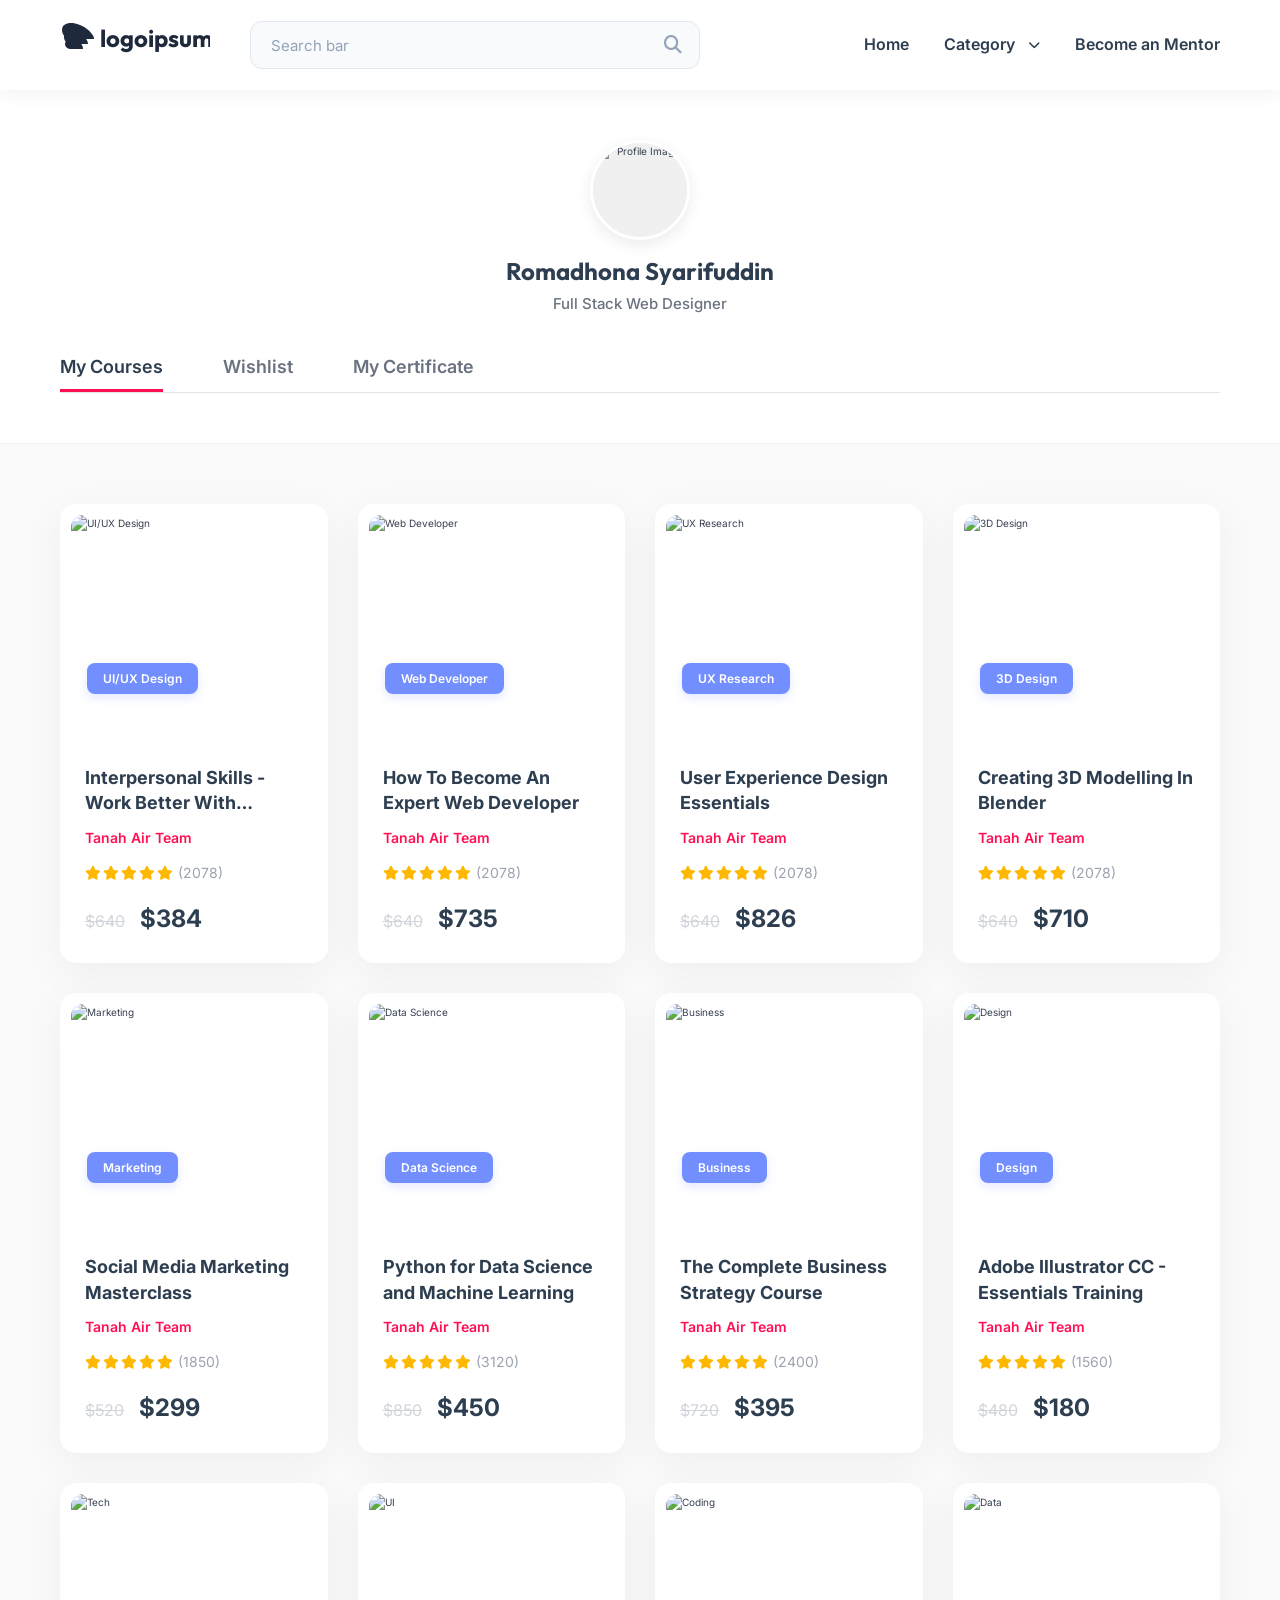
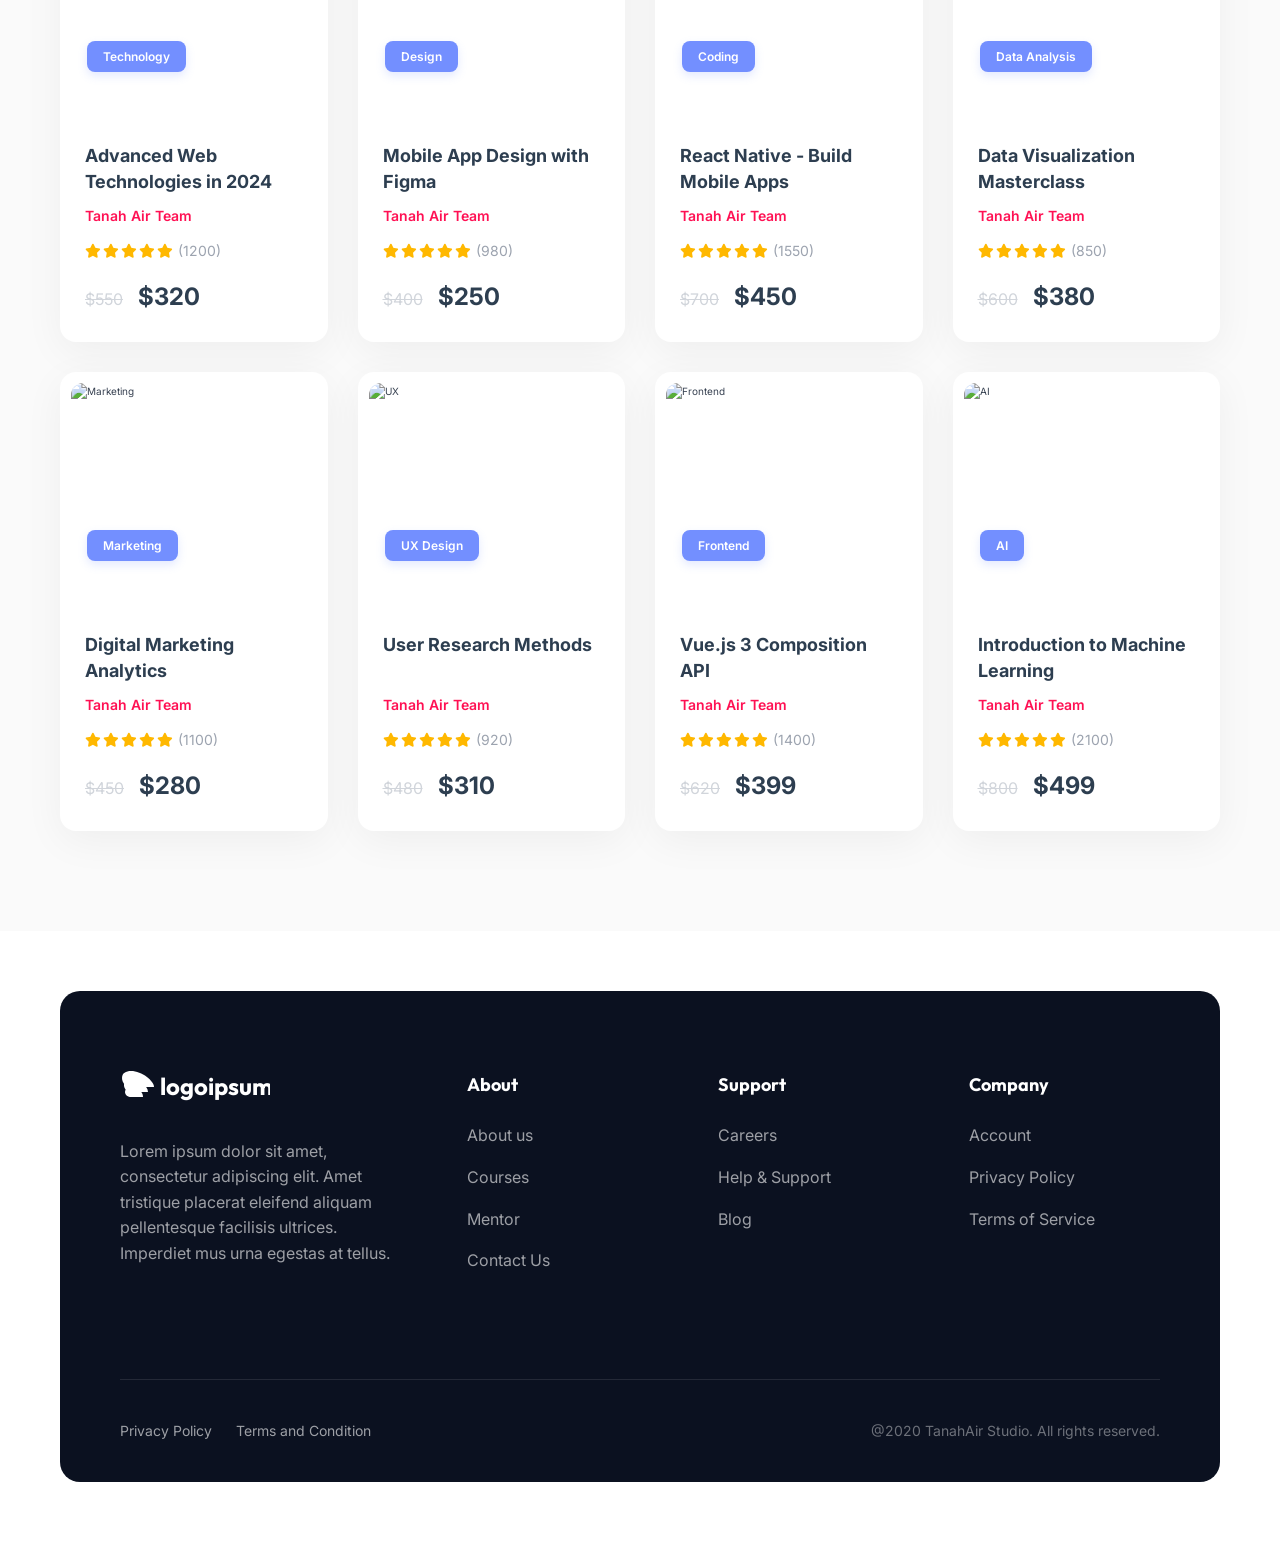
==== commit 166829c4: "website is done" ====
--- a/pages/account.html
+++ b/pages/account.html
@@ -22,7 +22,7 @@
                         <path d="M11 26C8 26 5 24 5 21C5 18 8 16 11 16C17 16 23 20 23 26H11Z" fill="#1E293B"/>
                         <path d="M11 21C7 21 4 18 4 14C4 10 7 8 11 8C19 8 28 15 28 21H11Z" fill="#1E293B"/>
                         <path d="M11 16C6 16 2 12 2 7C2 2 6 0 11 0C22 0 34 10 34 16H11Z" fill="#1E293B"/>
-                        <text x="40" y="24" font-family="Outfit" font-size="24" font-weight="700" fill="#1E293B">logoipsum</text>
+                        <text x="40" y="24" font-family="Outfit" font-size="24" font-weight="700" fill="#1E293B" class="logo-text">logoipsum</text>
                     </svg>
                 </a>
             </div>
@@ -36,6 +36,9 @@
 
             <nav class="header__nav" id="main-nav">
                 <ul class="nav-list">
+                    <li class="nav-list__item">
+                        <a href="../index.html" class="nav-list__link">Home</a>
+                    </li>
                     <li class="nav-list__item dropdown">
                         <a href="#" class="nav-list__link dropdown-toggle">Category <i class="fa-solid fa-chevron-down"></i></a>
                         <ul class="dropdown-menu">
@@ -56,8 +59,17 @@
             </nav>
 
             <div class="header__auth">
-                <button class="btn btn--outline" id="login-btn">Login</button>
-                <button class="btn btn--primary" id="signup-btn">Sign Up</button>
+                <button class="btn btn--outline" id="login-btn">Sign In</button>
+                <button class="btn btn--primary" id="signup-btn">Log In</button>
+            </div>
+
+            <div class="header__user" id="header-user" style="display: none;">
+                <div class="user-profile">
+                    <span class="user-profile__name" id="header-username"></span>
+                    <div class="user-profile__avatar">
+                        <img src="" alt="User Avatar" id="header-avatar">
+                    </div>
+                </div>
             </div>
 
             <button class="header__toggle" id="menu-toggle" aria-label="Toggle Menu">
@@ -66,13 +78,372 @@
         </div>
     </header>
 
-    <main>
-        <div class="container">
-            <section style="padding: 10rem 0; text-align: center;">
-                <h1 style="font-size: 4rem; margin-bottom: 2rem;">My Account</h1>
-                <p style="font-size: 1.8rem; color: #666;">User profile and account settings will be here.</p>
-            </section>
-        </div>
+    <main class="account-page">
+        <section class="account-profile">
+            <div class="container">
+                <div class="account-profile__header">
+                    <div class="account-profile__avatar">
+                        <img src="https://images.unsplash.com/photo-1535713875002-d1d0cf377fde?q=80&w=1780&auto=format&fit=crop" alt="Profile Image">
+                    </div>
+                    <div class="account-profile__details">
+                        <h1 class="account-profile__name">Romadhona Syarifuddin</h1>
+                        <p class="account-profile__role">Full Stack Web Designer</p>
+                    </div>
+                </div>
+
+                <nav class="account-tabs">
+                    <button class="account-tabs__btn active">My Courses</button>
+                    <button class="account-tabs__btn">Wishlist</button>
+                    <button class="account-tabs__btn">My Certificate</button>
+                </nav>
+            </div>
+        </section>
+
+        <section class="account-content">
+            <div class="container">
+                <div class="course-grid">
+                    <!-- Row 1 -->
+                    <div class="course-card reveal-up">
+                        <div class="course-card__image-box">
+                            <div class="course-card__img-container">
+                                <img src="https://images.unsplash.com/photo-1586717791821-3f44a563eb4c?q=80&w=2070&auto=format&fit=crop" alt="UI/UX Design" class="course-card__img">
+                            </div>
+                            <span class="course-card__badge">UI/UX Design</span>
+                        </div>
+                        <div class="course-card__content">
+                            <h3 class="course-card__title">Interpersonal Skills - Work Better With Others!</h3>
+                            <p class="course-card__author">Tanah Air Team</p>
+                            <div class="course-card__rating">
+                                <div class="stars"><i class="fa-solid fa-star"></i><i class="fa-solid fa-star"></i><i class="fa-solid fa-star"></i><i class="fa-solid fa-star"></i><i class="fa-solid fa-star"></i></div>
+                                <span class="count">(2078)</span>
+                            </div>
+                            <div class="course-card__price-row">
+                                <span class="course-card__old-price">$640</span>
+                                <span class="course-card__new-price">$384</span>
+                            </div>
+                        </div>
+                    </div>
+
+                    <div class="course-card reveal-up">
+                        <div class="course-card__image-box">
+                            <div class="course-card__img-container">
+                                <img src="https://images.unsplash.com/photo-1498050108023-c5249f4df085?q=80&w=2072&auto=format&fit=crop" alt="Web Developer" class="course-card__img">
+                            </div>
+                            <span class="course-card__badge">Web Developer</span>
+                        </div>
+                        <div class="course-card__content">
+                            <h3 class="course-card__title">How To Become An Expert Web Developer</h3>
+                            <p class="course-card__author">Tanah Air Team</p>
+                            <div class="course-card__rating">
+                                <div class="stars"><i class="fa-solid fa-star"></i><i class="fa-solid fa-star"></i><i class="fa-solid fa-star"></i><i class="fa-solid fa-star"></i><i class="fa-solid fa-star"></i></div>
+                                <span class="count">(2078)</span>
+                            </div>
+                            <div class="course-card__price-row">
+                                <span class="course-card__old-price">$640</span>
+                                <span class="course-card__new-price">$735</span>
+                            </div>
+                        </div>
+                    </div>
+
+                    <div class="course-card reveal-up">
+                        <div class="course-card__image-box">
+                            <div class="course-card__img-container">
+                                <img src="https://images.unsplash.com/photo-1542744094-24638eff58bb?q=80&w=2071&auto=format&fit=crop" alt="UX Research" class="course-card__img">
+                            </div>
+                            <span class="course-card__badge">UX Research</span>
+                        </div>
+                        <div class="course-card__content">
+                            <h3 class="course-card__title">User Experience Design Essentials</h3>
+                            <p class="course-card__author">Tanah Air Team</p>
+                            <div class="course-card__rating">
+                                <div class="stars"><i class="fa-solid fa-star"></i><i class="fa-solid fa-star"></i><i class="fa-solid fa-star"></i><i class="fa-solid fa-star"></i><i class="fa-solid fa-star"></i></div>
+                                <span class="count">(2078)</span>
+                            </div>
+                            <div class="course-card__price-row">
+                                <span class="course-card__old-price">$640</span>
+                                <span class="course-card__new-price">$826</span>
+                            </div>
+                        </div>
+                    </div>
+
+                    <div class="course-card reveal-up">
+                        <div class="course-card__image-box">
+                            <div class="course-card__img-container">
+                                <img src="https://images.unsplash.com/photo-1617791160536-598cf32026fb?q=80&w=1964&auto=format&fit=crop" alt="3D Design" class="course-card__img">
+                            </div>
+                            <span class="course-card__badge">3D Design</span>
+                        </div>
+                        <div class="course-card__content">
+                            <h3 class="course-card__title">Creating 3D Modelling In Blender</h3>
+                            <p class="course-card__author">Tanah Air Team</p>
+                            <div class="course-card__rating">
+                                <div class="stars"><i class="fa-solid fa-star"></i><i class="fa-solid fa-star"></i><i class="fa-solid fa-star"></i><i class="fa-solid fa-star"></i><i class="fa-solid fa-star"></i></div>
+                                <span class="count">(2078)</span>
+                            </div>
+                            <div class="course-card__price-row">
+                                <span class="course-card__old-price">$640</span>
+                                <span class="course-card__new-price">$710</span>
+                            </div>
+                        </div>
+                    </div>
+
+                    <!-- Row 2 -->
+                    <div class="course-card reveal-up">
+                        <div class="course-card__image-box">
+                            <div class="course-card__img-container">
+                                <img src="https://images.unsplash.com/photo-1460925895917-afdab827c52f?q=80&w=2015&auto=format&fit=crop" alt="Marketing" class="course-card__img">
+                            </div>
+                            <span class="course-card__badge">Marketing</span>
+                        </div>
+                        <div class="course-card__content">
+                            <h3 class="course-card__title">Social Media Marketing Masterclass</h3>
+                            <p class="course-card__author">Tanah Air Team</p>
+                            <div class="course-card__rating">
+                                <div class="stars"><i class="fa-solid fa-star"></i><i class="fa-solid fa-star"></i><i class="fa-solid fa-star"></i><i class="fa-solid fa-star"></i><i class="fa-solid fa-star"></i></div>
+                                <span class="count">(1850)</span>
+                            </div>
+                            <div class="course-card__price-row">
+                                <span class="course-card__old-price">$520</span>
+                                <span class="course-card__new-price">$299</span>
+                            </div>
+                        </div>
+                    </div>
+
+                    <div class="course-card reveal-up">
+                        <div class="course-card__image-box">
+                            <div class="course-card__img-container">
+                                <img src="https://images.unsplash.com/photo-1551288049-bebda4e38f71?q=80&w=2070&auto=format&fit=crop" alt="Data Science" class="course-card__img">
+                            </div>
+                            <span class="course-card__badge">Data Science</span>
+                        </div>
+                        <div class="course-card__content">
+                            <h3 class="course-card__title">Python for Data Science and Machine Learning</h3>
+                            <p class="course-card__author">Tanah Air Team</p>
+                            <div class="course-card__rating">
+                                <div class="stars"><i class="fa-solid fa-star"></i><i class="fa-solid fa-star"></i><i class="fa-solid fa-star"></i><i class="fa-solid fa-star"></i><i class="fa-solid fa-star"></i></div>
+                                <span class="count">(3120)</span>
+                            </div>
+                            <div class="course-card__price-row">
+                                <span class="course-card__old-price">$850</span>
+                                <span class="course-card__new-price">$450</span>
+                            </div>
+                        </div>
+                    </div>
+
+                    <div class="course-card reveal-up">
+                        <div class="course-card__image-box">
+                            <div class="course-card__img-container">
+                                <img src="https://images.unsplash.com/photo-1497215728101-856f4ea42174?q=80&w=2070&auto=format&fit=crop" alt="Business" class="course-card__img">
+                            </div>
+                            <span class="course-card__badge">Business</span>
+                        </div>
+                        <div class="course-card__content">
+                            <h3 class="course-card__title">The Complete Business Strategy Course</h3>
+                            <p class="course-card__author">Tanah Air Team</p>
+                            <div class="course-card__rating">
+                                <div class="stars"><i class="fa-solid fa-star"></i><i class="fa-solid fa-star"></i><i class="fa-solid fa-star"></i><i class="fa-solid fa-star"></i><i class="fa-solid fa-star"></i></div>
+                                <span class="count">(2400)</span>
+                            </div>
+                            <div class="course-card__price-row">
+                                <span class="course-card__old-price">$720</span>
+                                <span class="course-card__new-price">$395</span>
+                            </div>
+                        </div>
+                    </div>
+
+                    <div class="course-card reveal-up">
+                        <div class="course-card__image-box">
+                            <div class="course-card__img-container">
+                                <img src="https://images.unsplash.com/photo-1611162617474-5b21e879e113?q=80&w=1974&auto=format&fit=crop" alt="Design" class="course-card__img">
+                            </div>
+                            <span class="course-card__badge">Design</span>
+                        </div>
+                        <div class="course-card__content">
+                            <h3 class="course-card__title">Adobe Illustrator CC - Essentials Training</h3>
+                            <p class="course-card__author">Tanah Air Team</p>
+                            <div class="course-card__rating">
+                                <div class="stars"><i class="fa-solid fa-star"></i><i class="fa-solid fa-star"></i><i class="fa-solid fa-star"></i><i class="fa-solid fa-star"></i><i class="fa-solid fa-star"></i></div>
+                                <span class="count">(1560)</span>
+                            </div>
+                            <div class="course-card__price-row">
+                                <span class="course-card__old-price">$480</span>
+                                <span class="course-card__new-price">$180</span>
+                            </div>
+                        </div>
+                    </div>
+
+                    <!-- Row 3 -->
+                    <div class="course-card reveal-up">
+                        <div class="course-card__image-box">
+                            <div class="course-card__img-container">
+                                <img src="https://images.unsplash.com/photo-1516321318423-f06f85e504b3?q=80&w=2070&auto=format&fit=crop" alt="Tech" class="course-card__img">
+                            </div>
+                            <span class="course-card__badge">Technology</span>
+                        </div>
+                        <div class="course-card__content">
+                            <h3 class="course-card__title">Advanced Web Technologies in 2024</h3>
+                            <p class="course-card__author">Tanah Air Team</p>
+                            <div class="course-card__rating">
+                                <div class="stars"><i class="fa-solid fa-star"></i><i class="fa-solid fa-star"></i><i class="fa-solid fa-star"></i><i class="fa-solid fa-star"></i><i class="fa-solid fa-star"></i></div>
+                                <span class="count">(1200)</span>
+                            </div>
+                            <div class="course-card__price-row">
+                                <span class="course-card__old-price">$550</span>
+                                <span class="course-card__new-price">$320</span>
+                            </div>
+                        </div>
+                    </div>
+
+                    <div class="course-card reveal-up">
+                        <div class="course-card__image-box">
+                            <div class="course-card__img-container">
+                                <img src="https://images.unsplash.com/photo-1542744173-8e7e53415bb0?q=80&w=2070&auto=format&fit=crop" alt="UI" class="course-card__img">
+                            </div>
+                            <span class="course-card__badge">Design</span>
+                        </div>
+                        <div class="course-card__content">
+                            <h3 class="course-card__title">Mobile App Design with Figma</h3>
+                            <p class="course-card__author">Tanah Air Team</p>
+                            <div class="course-card__rating">
+                                <div class="stars"><i class="fa-solid fa-star"></i><i class="fa-solid fa-star"></i><i class="fa-solid fa-star"></i><i class="fa-solid fa-star"></i><i class="fa-solid fa-star"></i></div>
+                                <span class="count">(980)</span>
+                            </div>
+                            <div class="course-card__price-row">
+                                <span class="course-card__old-price">$400</span>
+                                <span class="course-card__new-price">$250</span>
+                            </div>
+                        </div>
+                    </div>
+
+                    <div class="course-card reveal-up">
+                        <div class="course-card__image-box">
+                            <div class="course-card__img-container">
+                                <img src="https://images.unsplash.com/photo-1517245386807-bb43f82c33c4?q=80&w=2070&auto=format&fit=crop" alt="Coding" class="course-card__img">
+                            </div>
+                            <span class="course-card__badge">Coding</span>
+                        </div>
+                        <div class="course-card__content">
+                            <h3 class="course-card__title">React Native - Build Mobile Apps</h3>
+                            <p class="course-card__author">Tanah Air Team</p>
+                            <div class="course-card__rating">
+                                <div class="stars"><i class="fa-solid fa-star"></i><i class="fa-solid fa-star"></i><i class="fa-solid fa-star"></i><i class="fa-solid fa-star"></i><i class="fa-solid fa-star"></i></div>
+                                <span class="count">(1550)</span>
+                            </div>
+                            <div class="course-card__price-row">
+                                <span class="course-card__old-price">$700</span>
+                                <span class="course-card__new-price">$450</span>
+                            </div>
+                        </div>
+                    </div>
+
+                    <div class="course-card reveal-up">
+                        <div class="course-card__image-box">
+                            <div class="course-card__img-container">
+                                <img src="https://images.unsplash.com/photo-1519389950473-47ba0277781c?q=80&w=2070&auto=format&fit=crop" alt="Data" class="course-card__img">
+                            </div>
+                            <span class="course-card__badge">Data Analysis</span>
+                        </div>
+                        <div class="course-card__content">
+                            <h3 class="course-card__title">Data Visualization Masterclass</h3>
+                            <p class="course-card__author">Tanah Air Team</p>
+                            <div class="course-card__rating">
+                                <div class="stars"><i class="fa-solid fa-star"></i><i class="fa-solid fa-star"></i><i class="fa-solid fa-star"></i><i class="fa-solid fa-star"></i><i class="fa-solid fa-star"></i></div>
+                                <span class="count">(850)</span>
+                            </div>
+                            <div class="course-card__price-row">
+                                <span class="course-card__old-price">$600</span>
+                                <span class="course-card__new-price">$380</span>
+                            </div>
+                        </div>
+                    </div>
+
+                    <!-- Row 4 -->
+                    <div class="course-card reveal-up">
+                        <div class="course-card__image-box">
+                            <div class="course-card__img-container">
+                                <img src="https://images.unsplash.com/photo-1516321318423-f06f85e504b3?q=80&w=2070&auto=format&fit=crop" alt="Marketing" class="course-card__img">
+                            </div>
+                            <span class="course-card__badge">Marketing</span>
+                        </div>
+                        <div class="course-card__content">
+                            <h3 class="course-card__title">Digital Marketing Analytics</h3>
+                            <p class="course-card__author">Tanah Air Team</p>
+                            <div class="course-card__rating">
+                                <div class="stars"><i class="fa-solid fa-star"></i><i class="fa-solid fa-star"></i><i class="fa-solid fa-star"></i><i class="fa-solid fa-star"></i><i class="fa-solid fa-star"></i></div>
+                                <span class="count">(1100)</span>
+                            </div>
+                            <div class="course-card__price-row">
+                                <span class="course-card__old-price">$450</span>
+                                <span class="course-card__new-price">$280</span>
+                            </div>
+                        </div>
+                    </div>
+
+                    <div class="course-card reveal-up">
+                        <div class="course-card__image-box">
+                            <div class="course-card__img-container">
+                                <img src="https://images.unsplash.com/photo-1542744173-8e7e53415bb0?q=80&w=2070&auto=format&fit=crop" alt="UX" class="course-card__img">
+                            </div>
+                            <span class="course-card__badge">UX Design</span>
+                        </div>
+                        <div class="course-card__content">
+                            <h3 class="course-card__title">User Research Methods</h3>
+                            <p class="course-card__author">Tanah Air Team</p>
+                            <div class="course-card__rating">
+                                <div class="stars"><i class="fa-solid fa-star"></i><i class="fa-solid fa-star"></i><i class="fa-solid fa-star"></i><i class="fa-solid fa-star"></i><i class="fa-solid fa-star"></i></div>
+                                <span class="count">(920)</span>
+                            </div>
+                            <div class="course-card__price-row">
+                                <span class="course-card__old-price">$480</span>
+                                <span class="course-card__new-price">$310</span>
+                            </div>
+                        </div>
+                    </div>
+
+                    <div class="course-card reveal-up">
+                        <div class="course-card__image-box">
+                            <div class="course-card__img-container">
+                                <img src="https://images.unsplash.com/photo-1517245386807-bb43f82c33c4?q=80&w=2070&auto=format&fit=crop" alt="Frontend" class="course-card__img">
+                            </div>
+                            <span class="course-card__badge">Frontend</span>
+                        </div>
+                        <div class="course-card__content">
+                            <h3 class="course-card__title">Vue.js 3 Composition API</h3>
+                            <p class="course-card__author">Tanah Air Team</p>
+                            <div class="course-card__rating">
+                                <div class="stars"><i class="fa-solid fa-star"></i><i class="fa-solid fa-star"></i><i class="fa-solid fa-star"></i><i class="fa-solid fa-star"></i><i class="fa-solid fa-star"></i></div>
+                                <span class="count">(1400)</span>
+                            </div>
+                            <div class="course-card__price-row">
+                                <span class="course-card__old-price">$620</span>
+                                <span class="course-card__new-price">$399</span>
+                            </div>
+                        </div>
+                    </div>
+
+                    <div class="course-card reveal-up">
+                        <div class="course-card__image-box">
+                            <div class="course-card__img-container">
+                                <img src="https://images.unsplash.com/photo-1519389950473-47ba0277781c?q=80&w=2070&auto=format&fit=crop" alt="AI" class="course-card__img">
+                            </div>
+                            <span class="course-card__badge">AI</span>
+                        </div>
+                        <div class="course-card__content">
+                            <h3 class="course-card__title">Introduction to Machine Learning</h3>
+                            <p class="course-card__author">Tanah Air Team</p>
+                            <div class="course-card__rating">
+                                <div class="stars"><i class="fa-solid fa-star"></i><i class="fa-solid fa-star"></i><i class="fa-solid fa-star"></i><i class="fa-solid fa-star"></i><i class="fa-solid fa-star"></i></div>
+                                <span class="count">(2100)</span>
+                            </div>
+                            <div class="course-card__price-row">
+                                <span class="course-card__old-price">$800</span>
+                                <span class="course-card__new-price">$499</span>
+                            </div>
+                        </div>
+                    </div>
+                </div>
+            </div>
+        </section>
     </main>
 
     <footer class="footer">
@@ -138,45 +509,39 @@
         <div class="modal">
             <button class="modal__close" id="modal-close"><i class="fa-solid fa-xmark"></i></button>
             <div class="modal__header">
-                <button class="modal__tab active" data-tab="login">Login</button>
-                <button class="modal__tab" data-tab="signup">Sign Up</button>
+                <button class="modal__tab active" data-tab="signin">Sign In</button>
+                <button class="modal__tab" data-tab="login">Log In</button>
             </div>
             <div class="modal__content">
-                <!-- Login Form -->
-                <form class="modal__form active" id="login-form">
+                <!-- Sign In Form (Email, Password) -->
+                <form class="modal__form active" id="signin-form">
+                    <div class="form-group">
+                        <label for="signin-email">Email Address</label>
+                        <input type="email" id="signin-email" placeholder="Enter your email" required>
+                    </div>
+                    <div class="form-group">
+                        <label for="signin-password">Password</label>
+                        <input type="password" id="signin-password" placeholder="Enter your password" required>
+                    </div>
+                    <button type="submit" class="btn btn--primary btn--full">Sign In</button>
+                </form>
+
+                <!-- Log In Form (Username, Email, Profile Image) -->
+                <form class="modal__form" id="login-form">
+                    <div class="form-group">
+                        <label for="login-username">Username</label>
+                        <input type="text" id="login-username" placeholder="Enter username" required>
+                    </div>
                     <div class="form-group">
                         <label for="login-email">Email Address</label>
                         <input type="email" id="login-email" placeholder="Enter your email" required>
                     </div>
                     <div class="form-group">
-                        <label for="login-password">Password</label>
-                        <input type="password" id="login-password" placeholder="Enter your password" required>
-                    </div>
-                    <div class="form-options">
-                        <label class="checkbox-container">
-                            <input type="checkbox"> Remember me
-                            <span class="checkmark"></span>
-                        </label>
-                        <a href="#" class="forgot-link">Forgot Password?</a>
-                    </div>
-                    <button type="submit" class="btn btn--primary btn--full">Login to Account</button>
-                </form>
-
-                <!-- Sign Up Form -->
-                <form class="modal__form" id="signup-form">
-                    <div class="form-group">
-                        <label for="signup-name">Full Name</label>
-                        <input type="text" id="signup-name" placeholder="Enter your name" required>
-                    </div>
-                    <div class="form-group">
-                        <label for="signup-email">Email Address</label>
-                        <input type="email" id="signup-email" placeholder="Enter your email" required>
-                    </div>
-                    <div class="form-group">
-                        <label for="signup-password">Password</label>
-                        <input type="password" id="signup-password" placeholder="Create a password" required>
-                    </div>
-                    <button type="submit" class="btn btn--primary btn--full">Create Account</button>
+                        <label for="login-avatar">Profile Image</label>
+                        <input type="file" id="login-avatar" accept="image/*" class="form-control-file">
+                        <div class="avatar-preview" id="avatar-preview"></div>
+                    </div>
+                    <button type="submit" class="btn btn--primary btn--full">Log In</button>
                 </form>
             </div>
             <div class="modal__footer">
--- a/css/main.css
+++ b/css/main.css
@@ -319,8 +319,9 @@
 .header--transparent:not(.scrolled) .nav-list__link:hover {
   color: #FF1053 !important;
 }
-.header--transparent:not(.scrolled) .header__logo .logo-text {
-  color: #fff !important;
+.header--transparent:not(.scrolled) .header__logo svg path,
+.header--transparent:not(.scrolled) .header__logo svg text {
+  fill: #FFFFFF !important;
 }
 .header--transparent:not(.scrolled) .btn--outline {
   border-color: rgba(255, 255, 255, 0.4) !important;
@@ -454,6 +455,16 @@
     display: none;
   }
 }
+.header__user {
+  display: flex;
+  align-items: center;
+  margin-left: 2rem;
+}
+@media only screen and (max-width: 768px) {
+  .header__user {
+    display: none;
+  }
+}
 .header__toggle {
   display: none;
   z-index: 1001;
@@ -607,6 +618,43 @@
 }
 .nav-list__link:hover {
   color: #FF1053;
+}
+
+.user-profile {
+  display: flex;
+  align-items: center;
+  gap: 1.2rem;
+  cursor: pointer;
+  padding: 0.5rem;
+  border-radius: 10rem;
+  transition: all 0.2s ease-in-out;
+}
+.user-profile:hover {
+  background: rgba(0, 0, 0, 0.05);
+}
+.user-profile .user-profile {
+  display: flex;
+  align-items: center;
+  gap: 1.5rem;
+  cursor: pointer;
+}
+.user-profile .user-profile__name {
+  font-size: 1.4rem;
+  font-weight: 700;
+  color: #2D3E50;
+}
+.user-profile .user-profile__avatar {
+  width: 4rem;
+  height: 4rem;
+  border-radius: 50%;
+  overflow: hidden;
+  border: 2px solid rgba(0, 0, 0, 0.1);
+  box-shadow: 0 1px 2px 0 rgba(0, 0, 0, 0.05);
+}
+.user-profile .user-profile__avatar img {
+  width: 100%;
+  height: 100%;
+  object-fit: cover;
 }
 
 .btn {
@@ -916,6 +964,22 @@
   gap: 1.5rem;
 }
 
+.avatar-preview {
+  width: 8rem;
+  height: 8rem;
+  border-radius: 50%;
+  margin-top: 1.5rem;
+  border: 2px solid #E5E7EB;
+  overflow: hidden;
+  display: none;
+  box-shadow: 0 1px 2px 0 rgba(0, 0, 0, 0.05);
+}
+.avatar-preview img {
+  width: 100%;
+  height: 100%;
+  object-fit: cover;
+}
+
 .social-btn {
   width: 5.6rem;
   height: 5.6rem;
@@ -1552,7 +1616,7 @@
   display: flex;
   flex-direction: column;
   height: 100%;
-  box-shadow: 0 10px 30px rgba(0, 0, 0, 0.03);
+  box-shadow: 0 10px 40px rgba(0, 0, 0, 0.05);
 }
 .course-card:hover {
   transform: translateY(-1rem);
@@ -1598,18 +1662,17 @@
 }
 .course-card__badge {
   position: absolute;
-  bottom: 0;
-  left: 50%;
-  transform: translate(-50%, 50%);
+  bottom: 1.6rem;
+  left: 1.6rem;
   background: #738FFF;
   color: #FFFFFF;
-  padding: 0.8rem 2.4rem;
+  padding: 0.6rem 1.6rem;
   border-radius: 0.8rem;
-  font-size: 1.3rem;
+  font-size: 1.2rem;
   font-weight: 600;
   white-space: nowrap;
-  z-index: 1112;
-  box-shadow: 0 4px 10px rgba(115, 143, 255, 0.3);
+  z-index: 10;
+  box-shadow: 0 4px 10px rgba(115, 143, 255, 0.2);
 }
 .course-card__content {
   padding: 4.5rem 2.4rem 2.4rem;
@@ -2290,6 +2353,212 @@
 }
 .blog__link:hover {
   gap: 1.2rem;
+}
+.blog-list {
+  display: flex;
+  flex-direction: column;
+  gap: 4rem;
+  max-width: 100rem;
+  margin: 0 auto;
+}
+.blog-card--horizontal {
+  display: flex !important;
+  background-color: #FFFFFF;
+  border-radius: 2rem;
+  overflow: hidden;
+  box-shadow: 0 1px 2px 0 rgba(0, 0, 0, 0.05);
+  transition: all 0.3s cubic-bezier(0.4, 0, 0.2, 1);
+}
+.blog-card--horizontal:hover {
+  transform: translateY(-0.5rem);
+  box-shadow: 0 4px 6px -1px rgba(0, 0, 0, 0.1), 0 2px 4px -1px rgba(0, 0, 0, 0.06);
+}
+.blog-card--horizontal .blog__img-box {
+  flex: 0 0 40%;
+  height: 32rem;
+}
+@media only screen and (max-width: 768px) {
+  .blog-card--horizontal .blog__img-box {
+    height: 28rem;
+  }
+}
+.blog-card--horizontal .blog__content {
+  flex: 1;
+  padding: 4rem;
+  display: flex;
+  flex-direction: column;
+  justify-content: center;
+}
+@media only screen and (max-width: 768px) {
+  .blog-card--horizontal .blog__content {
+    padding: 3rem;
+  }
+}
+.blog-card--horizontal .blog__post-title {
+  font-size: 3.2rem;
+  margin-bottom: 2.4rem;
+}
+@media only screen and (max-width: 768px) {
+  .blog-card--horizontal .blog__post-title {
+    font-size: 2.6rem;
+  }
+}
+.blog-card--horizontal .blog__excerpt {
+  font-size: 1.8rem;
+  margin-bottom: 3rem;
+  display: -webkit-box;
+  -webkit-line-clamp: 3;
+  line-clamp: 3;
+  -webkit-box-orient: vertical;
+  overflow: hidden;
+}
+@media only screen and (max-width: 768px) {
+  .blog-card--horizontal .blog__excerpt {
+    font-size: 1.6rem;
+  }
+}
+.blog-card--horizontal .btn--read-more {
+  align-self: flex-start;
+  padding: 1.5rem 3.5rem;
+  background-color: #FF1053 !important;
+  color: #FFFFFF !important;
+  border-radius: 1rem;
+  font-weight: 700;
+  font-size: 1.6rem;
+  transition: all 0.3s ease;
+}
+.blog-card--horizontal .btn--read-more:hover {
+  background-color: rgb(245.5, 0, 68.8221757322);
+  transform: scale(1.05);
+  box-shadow: 0 1rem 2rem rgba(255, 16, 83, 0.2);
+}
+@media only screen and (max-width: 576px) {
+  .blog-card--horizontal {
+    flex-direction: column;
+  }
+  .blog-card--horizontal .blog__img-box {
+    flex: 0 0 auto;
+    height: 25rem;
+  }
+  .blog-card--horizontal .blog__content {
+    padding: 3rem;
+  }
+}
+
+.pagination {
+  display: flex;
+  justify-content: center;
+  align-items: center;
+  gap: 1.5rem;
+  margin-top: 8rem;
+}
+.pagination__item {
+  width: 4rem;
+  height: 4rem;
+  display: flex;
+  align-items: center;
+  justify-content: center;
+  border-radius: 0.8rem;
+  font-size: 1.6rem;
+  font-weight: 600;
+  color: #4B5563;
+  transition: all 0.3s ease;
+  cursor: pointer;
+}
+.pagination__item:hover:not(.active) {
+  background-color: #F3F4F6;
+  color: #2D3E50;
+}
+.pagination__item.active {
+  background-color: #FF1053;
+  color: #FFFFFF;
+}
+.pagination__item i {
+  font-size: 1.2rem;
+}
+
+.hero-blog {
+  position: relative;
+  background-image: linear-gradient(rgba(0, 0, 0, 0.6), rgba(0, 0, 0, 0.6)), url("https://images.unsplash.com/photo-1522202176988-66273c2fd55f?q=80&w=2071&auto=format&fit=crop");
+  background-size: cover;
+  background-position: center;
+  background-attachment: fixed;
+  padding: 16rem 0 10rem;
+  color: #fff;
+  margin-top: 0;
+  overflow: hidden;
+}
+.hero-blog::before {
+  content: "";
+  position: absolute;
+  top: 0;
+  left: 0;
+  width: 100%;
+  height: 100%;
+  background: linear-gradient(to bottom, rgba(0, 0, 0, 0.7) 0%, rgba(0, 0, 0, 0.2) 100%);
+  z-index: 1;
+}
+.hero-blog__content {
+  position: relative;
+  z-index: 2;
+}
+.hero-blog__content .breadcrumb {
+  display: flex;
+  align-items: center;
+  gap: 1.2rem;
+  font-size: 1.6rem;
+  font-weight: 500;
+  color: rgba(255, 255, 255, 0.8);
+  margin-bottom: 2.5rem;
+}
+.hero-blog__content .breadcrumb a {
+  color: inherit;
+  transition: color 0.3s ease;
+}
+.hero-blog__content .breadcrumb a:hover {
+  color: #fff;
+}
+.hero-blog__content .breadcrumb i {
+  font-size: 1.2rem;
+  opacity: 0.6;
+}
+.hero-blog__content .breadcrumb span {
+  color: #fff;
+}
+.hero-blog__title {
+  font-family: "Outfit", sans-serif;
+  font-size: 6.4rem;
+  font-weight: 800;
+  color: #fff;
+  line-height: 1.1;
+}
+@media only screen and (max-width: 768px) {
+  .hero-blog__title {
+    font-size: 4.8rem;
+  }
+}
+@media only screen and (max-width: 576px) {
+  .hero-blog__title {
+    font-size: 3.6rem;
+  }
+}
+
+.reveal-left, .reveal-right {
+  opacity: 0;
+  transition: all 1s cubic-bezier(0.4, 0, 0.2, 1);
+}
+
+.reveal-left {
+  transform: translateX(-5rem);
+}
+
+.reveal-right {
+  transform: translateX(5rem);
+}
+
+.reveal-left.active, .reveal-right.active {
+  opacity: 1;
+  transform: translateX(0);
 }
 
 .courses-page {
@@ -3678,4 +3947,109 @@
   }
 }
 
-/*# sourceMappingURL=main.css.map */
+.account-page {
+  padding-bottom: 10rem;
+  background-color: #fafafa;
+}
+
+.account-profile {
+  padding-top: 14rem;
+  padding-bottom: 5rem;
+  background-color: #fff;
+  border-bottom: 1px solid rgba(0, 0, 0, 0.05);
+}
+.account-profile__header {
+  display: flex;
+  flex-direction: column;
+  align-items: center;
+  text-align: center;
+  margin-bottom: 4rem;
+  gap: 1.2rem;
+}
+.account-profile__avatar {
+  width: 10rem;
+  height: 10rem;
+  flex-shrink: 0;
+  border-radius: 50%;
+  overflow: hidden;
+  box-shadow: 0 0.5rem 1.5rem rgba(0, 0, 0, 0.08);
+  border: 3px solid #fff;
+  background-color: #f0f0f0;
+}
+.account-profile__avatar img {
+  width: 100%;
+  height: 100%;
+  object-fit: cover;
+}
+.account-profile__details {
+  display: flex;
+  flex-direction: column;
+  align-items: center;
+  gap: 0.2rem;
+}
+.account-profile__name {
+  font-size: 2.4rem;
+  font-weight: 700;
+  color: #2D3E50;
+  margin: 0;
+  font-family: "Outfit", sans-serif;
+}
+.account-profile__role {
+  font-size: 1.5rem;
+  font-weight: 500;
+  color: #6B7280;
+  margin: 0;
+}
+
+.account-tabs {
+  display: flex;
+  justify-content: flex-start;
+  gap: 6rem;
+  border-bottom: 1px solid rgba(0, 0, 0, 0.1);
+}
+.account-tabs__btn {
+  background: none;
+  border: none;
+  padding-bottom: 1.5rem;
+  font-size: 1.8rem;
+  font-weight: 600;
+  color: #6B7280;
+  cursor: pointer;
+  transition: all all 0.3s cubic-bezier(0.4, 0, 0.2, 1);
+  position: relative;
+}
+.account-tabs__btn::after {
+  content: "";
+  position: absolute;
+  bottom: 0;
+  left: 0;
+  width: 100%;
+  height: 3px;
+  background-color: #FF1053;
+  transform: scaleX(0);
+  transition: transform all 0.3s cubic-bezier(0.4, 0, 0.2, 1);
+}
+.account-tabs__btn:hover {
+  color: #2D3E50;
+}
+.account-tabs__btn.active {
+  color: #2D3E50;
+}
+.account-tabs__btn.active::after {
+  transform: scaleX(1);
+}
+
+.account-content {
+  padding-top: 6rem;
+}
+
+.course-grid {
+  display: grid;
+  grid-template-columns: repeat(4, 1fr);
+  gap: 3rem;
+}
+@media only screen and (max-width: 768px) {
+  .course-grid {
+    grid-template-columns: repeat(2, 1fr);
+  }
+}
